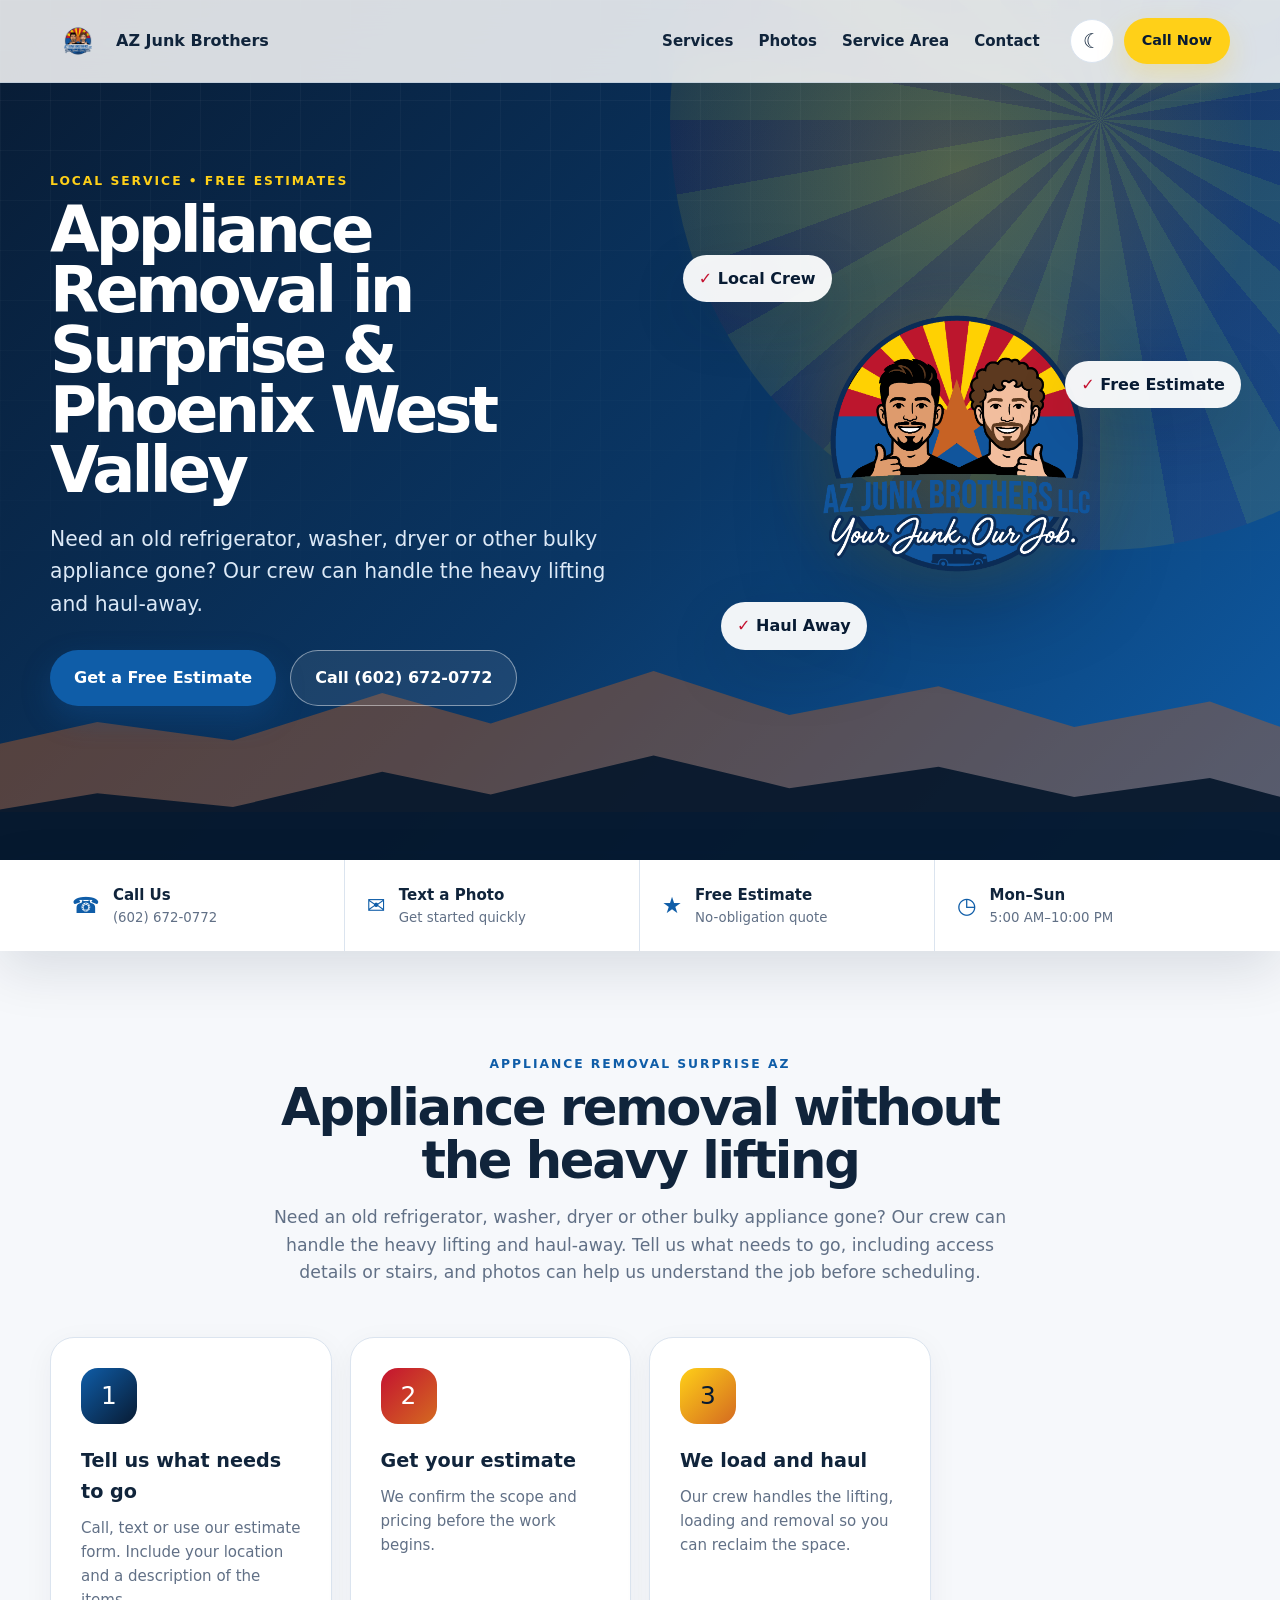
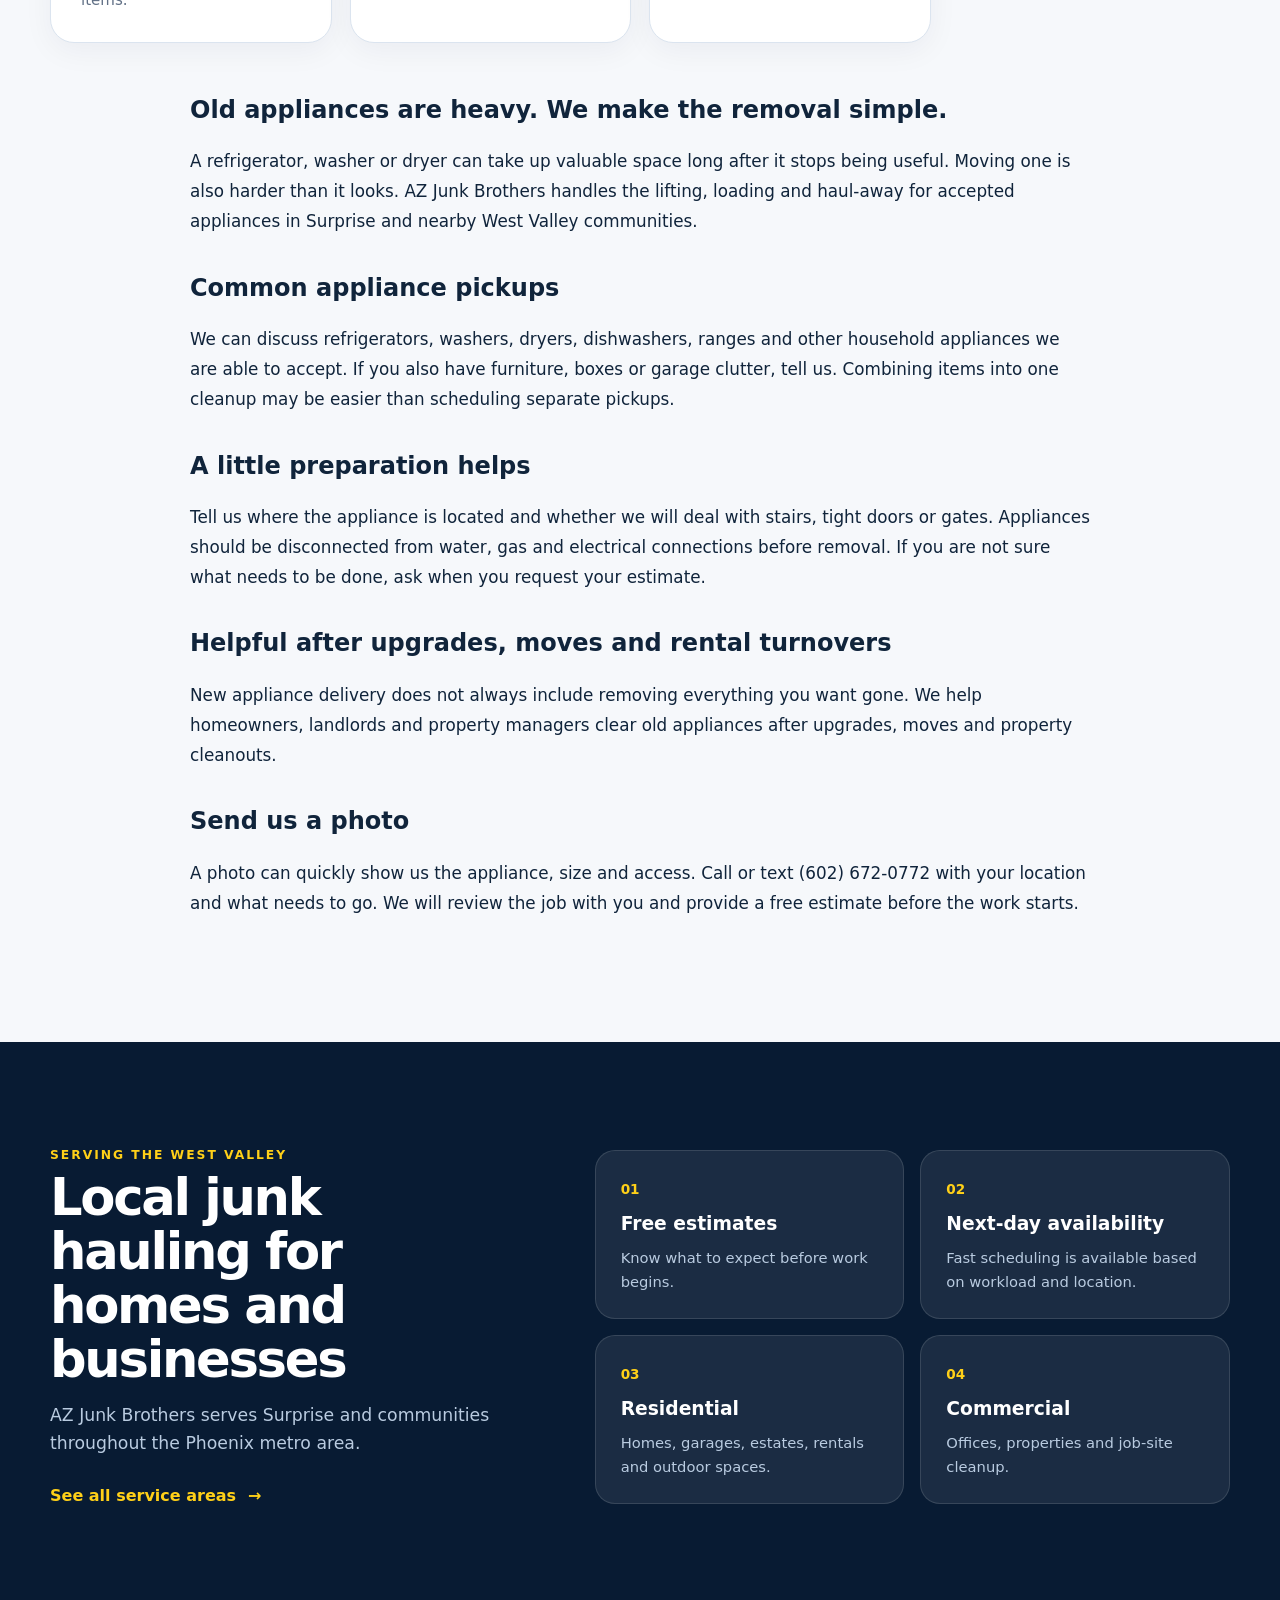
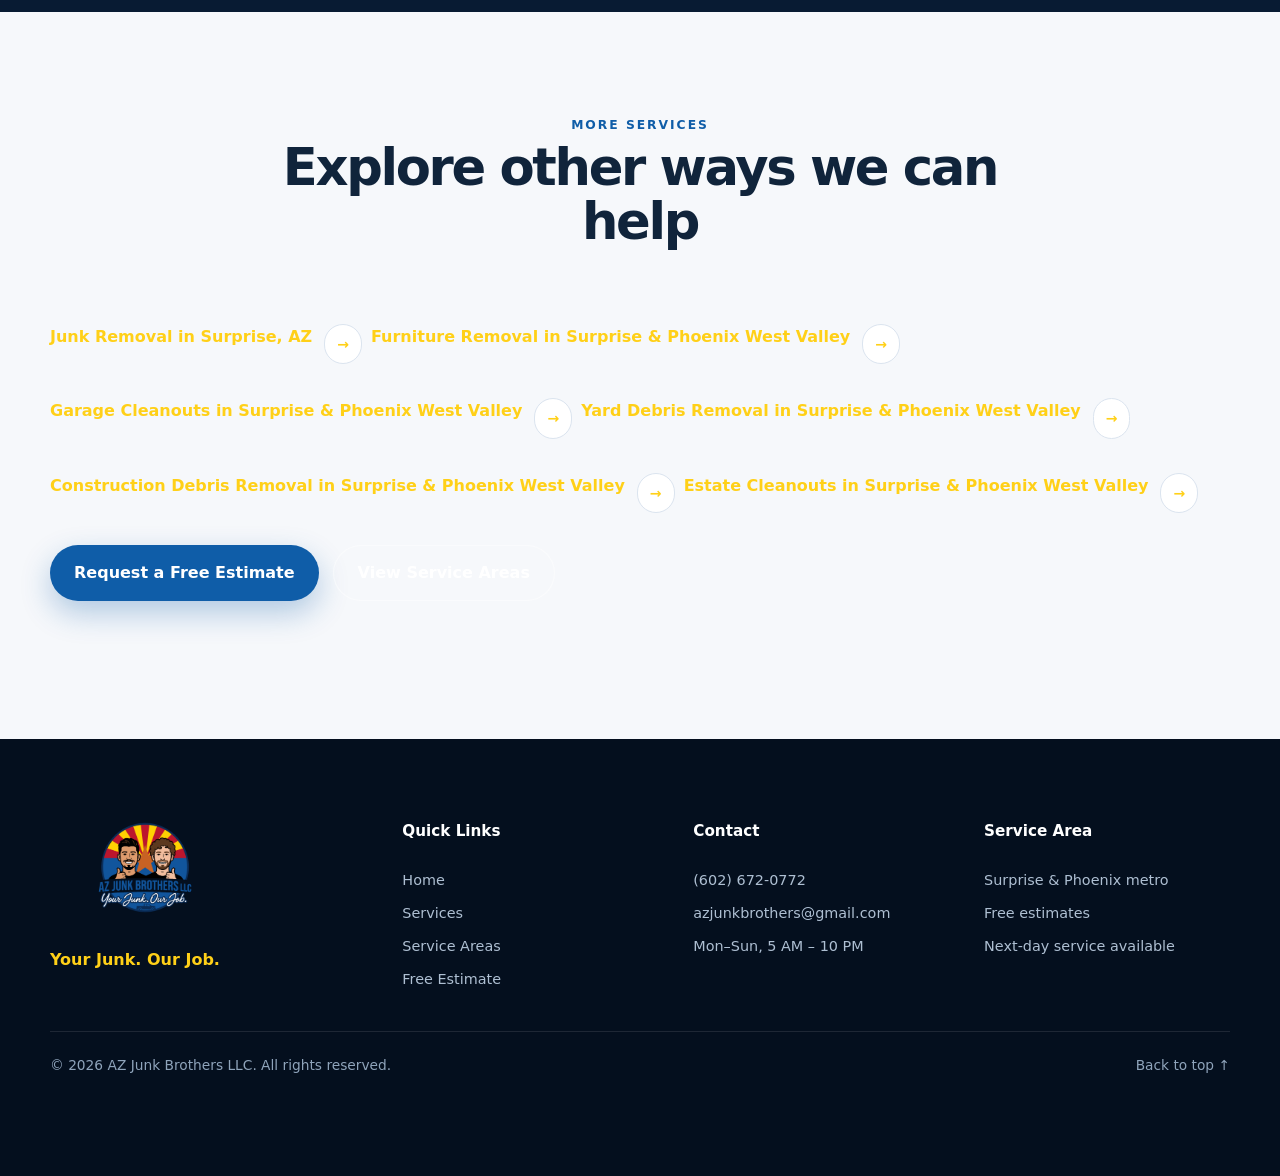
==== appliance-removal.html @ b257290a "updating sites" ====
<!DOCTYPE html>

<html lang="en"><head><meta charset="utf-8"/><meta content="width=device-width,initial-scale=1,viewport-fit=cover" name="viewport"/><meta content="#081b33" name="theme-color"/><title>Appliance Removal in Surprise &amp; Phoenix West Valley | AZ Junk Brothers LLC</title><meta content="Appliance removal in Surprise and the Phoenix West Valley for refrigerators, washers, dryers and other bulky household appliances. Free estimates." name="description"/><meta content="index,follow" name="robots"/><link href="https://junkbrosaz.com/appliance-removal.html" rel="canonical"/><link href="/favicon.ico" rel="icon" sizes="any"/><link href="/favicon-32x32.png" rel="icon" sizes="32x32" type="image/png"/><link href="/favicon-16x16.png" rel="icon" sizes="16x16" type="image/png"/><link href="/apple-touch-icon.png" rel="apple-touch-icon" sizes="180x180"/><link as="image" href="assets/images/az-junk-brothers-logo.png" rel="preload"/><link href="/assets/css/styles.css?v=20260731-3" rel="stylesheet"/><meta content="website" property="og:type"/><meta content="Appliance Removal in Surprise &amp; Phoenix West Valley | AZ Junk Brothers LLC" property="og:title"/><meta content="Appliance removal in Surprise and the Phoenix West Valley for refrigerators, washers, dryers and other bulky household appliances. Free estimates." property="og:description"/><meta content="https://junkbrosaz.com/assets/images/az-junk-brothers-logo.png" property="og:image"/><meta content="https://junkbrosaz.com/appliance-removal.html" property="og:url"/></head><body><div aria-hidden="true" class="progress" id="progress"></div><header class="site-header" id="top"><div class="shell nav-shell"><a aria-label="AZ Junk Brothers home" class="brand" href="index.html#top"><img alt="AZ Junk Brothers LLC logo" src="assets/images/az-junk-brothers-logo.png"/><span>AZ Junk Brothers</span></a><button aria-controls="siteNav" aria-expanded="false" aria-label="Open navigation" class="menu-toggle" id="menuToggle"><span></span><span></span><span></span></button><nav aria-label="Primary navigation" class="site-nav" id="siteNav"><a href="index.html#services">Services</a><a href="index.html#gallery">Photos</a><a href="service-areas.html">Service Area</a><a href="index.html#contact">Contact</a></nav><div class="nav-actions"><button aria-label="Switch color theme" class="theme-toggle" id="themeToggle" type="button"><span aria-hidden="true" class="theme-icon">☾</span></button><a class="button button-small button-gold" href="tel:+16026720772">Call Now</a></div></div></header><main><section class="hero"><div aria-hidden="true" class="hero-sunburst"></div><div aria-hidden="true" class="desert desert-back"></div><div aria-hidden="true" class="desert desert-front"></div><div class="shell hero-grid"><div class="hero-copy reveal"><div class="eyebrow">Local service • Free estimates</div><h1>Appliance Removal in Surprise &amp; Phoenix West Valley</h1><p class="hero-lead">Need an old refrigerator, washer, dryer or other bulky appliance gone? Our crew can handle the heavy lifting and haul-away.</p><div class="hero-actions"><a class="button button-primary" href="index.html#contact">Get a Free Estimate</a><a class="button button-ghost" href="tel:+16026720772">Call (602) 672-0772</a></div></div><div class="hero-visual reveal"><div class="logo-stage"><div class="logo-halo"></div><img alt="AZ Junk Brothers LLC junk removal service" src="assets/images/az-junk-brothers-logo.png"/></div><div class="floating-card card-one"><span>✓</span> Local Crew</div><div class="floating-card card-two"><span>✓</span> Free Estimate</div><div class="floating-card card-three"><span>✓</span> Haul Away</div></div></div></section><section class="quick-strip"><div class="shell quick-grid"><a href="tel:+16026720772"><span>☎</span><div><strong>Call Us</strong><small>(602) 672-0772</small></div></a><a href="sms:+16026720772"><span>✉</span><div><strong>Text a Photo</strong><small>Get started quickly</small></div></a><a href="index.html#contact"><span>★</span><div><strong>Free Estimate</strong><small>No-obligation quote</small></div></a><div><span>◷</span><div><strong>Mon–Sun</strong><small>5:00 AM–10:00 PM</small></div></div></div></section><section class="section"><div class="shell"><div class="section-heading reveal"><div class="eyebrow">appliance removal Surprise AZ</div><h2>Appliance removal without the heavy lifting</h2><p>Need an old refrigerator, washer, dryer or other bulky appliance gone? Our crew can handle the heavy lifting and haul-away. Tell us what needs to go, including access details or stairs, and photos can help us understand the job before scheduling.</p></div><div class="services-grid"><article class="service-card reveal"><div class="service-icon">1</div><h3>Tell us what needs to go</h3><p>Call, text or use our estimate form. Include your location and a description of the items.</p></article><article class="service-card reveal"><div class="service-icon">2</div><h3>Get your estimate</h3><p>We confirm the scope and pricing before the work begins.</p></article><article class="service-card reveal"><div class="service-icon">3</div><h3>We load and haul</h3><p>Our crew handles the lifting, loading and removal so you can reclaim the space.</p></article></div><div class="seo-story reveal" style="max-width:900px;margin:3rem auto 0;"><h2 style="margin-top:2rem;margin-bottom:.75rem;">Old appliances are heavy. We make the removal simple.</h2><p style="font-size:1.05rem;line-height:1.8;margin-bottom:1.25rem;">A refrigerator, washer or dryer can take up valuable space long after it stops being useful. Moving one is also harder than it looks. AZ Junk Brothers handles the lifting, loading and haul-away for accepted appliances in Surprise and nearby West Valley communities.</p><h2 style="margin-top:2rem;margin-bottom:.75rem;">Common appliance pickups</h2><p style="font-size:1.05rem;line-height:1.8;margin-bottom:1.25rem;">We can discuss refrigerators, washers, dryers, dishwashers, ranges and other household appliances we are able to accept. If you also have furniture, boxes or garage clutter, tell us. Combining items into one cleanup may be easier than scheduling separate pickups.</p><h2 style="margin-top:2rem;margin-bottom:.75rem;">A little preparation helps</h2><p style="font-size:1.05rem;line-height:1.8;margin-bottom:1.25rem;">Tell us where the appliance is located and whether we will deal with stairs, tight doors or gates. Appliances should be disconnected from water, gas and electrical connections before removal. If you are not sure what needs to be done, ask when you request your estimate.</p><h2 style="margin-top:2rem;margin-bottom:.75rem;">Helpful after upgrades, moves and rental turnovers</h2><p style="font-size:1.05rem;line-height:1.8;margin-bottom:1.25rem;">New appliance delivery does not always include removing everything you want gone. We help homeowners, landlords and property managers clear old appliances after upgrades, moves and property cleanouts.</p><h2 style="margin-top:2rem;margin-bottom:.75rem;">Send us a photo</h2><p style="font-size:1.05rem;line-height:1.8;margin-bottom:1.25rem;">A photo can quickly show us the appliance, size and access. Call or text (602) 672-0772 with your location and what needs to go. We will review the job with you and provide a free estimate before the work starts.</p></div></div></section><section class="section section-dark why"><div class="shell why-grid"><div class="why-copy reveal"><div class="eyebrow eyebrow-gold">Serving the West Valley</div><h2>Local junk hauling for homes and businesses</h2><p>AZ Junk Brothers serves Surprise and communities throughout the Phoenix metro area.</p><a class="text-link" href="service-areas.html">See all service areas <span>→</span></a></div><div class="benefit-grid"><div class="benefit reveal"><strong>01</strong><h3>Free estimates</h3><p>Know what to expect before work begins.</p></div><div class="benefit reveal"><strong>02</strong><h3>Next-day availability</h3><p>Fast scheduling is available based on workload and location.</p></div><div class="benefit reveal"><strong>03</strong><h3>Residential</h3><p>Homes, garages, estates, rentals and outdoor spaces.</p></div><div class="benefit reveal"><strong>04</strong><h3>Commercial</h3><p>Offices, properties and job-site cleanup.</p></div></div></div></section><section class="section"><div class="shell"><div class="section-heading reveal"><div class="eyebrow">More services</div><h2>Explore other ways we can help</h2></div><div class="city-cloud"><a class="text-link" href="junk-removal-surprise-az.html">Junk Removal in Surprise, AZ <span>→</span></a><a class="text-link" href="furniture-removal.html">Furniture Removal in Surprise &amp; Phoenix West Valley <span>→</span></a><a class="text-link" href="garage-cleanouts.html">Garage Cleanouts in Surprise &amp; Phoenix West Valley <span>→</span></a><a class="text-link" href="yard-debris-removal.html">Yard Debris Removal in Surprise &amp; Phoenix West Valley <span>→</span></a><a class="text-link" href="construction-debris-removal.html">Construction Debris Removal in Surprise &amp; Phoenix West Valley <span>→</span></a><a class="text-link" href="estate-cleanouts.html">Estate Cleanouts in Surprise &amp; Phoenix West Valley <span>→</span></a></div><div class="hero-actions" style="margin-top:2rem"><a class="button button-primary" href="index.html#contact">Request a Free Estimate</a><a class="button button-ghost" href="service-areas.html">View Service Areas</a></div></div></section></main><footer class="site-footer"><div class="shell footer-grid"><div class="footer-brand"><img alt="AZ Junk Brothers LLC" src="assets/images/az-junk-brothers-logo.png"/><p>Your Junk. Our Job.</p></div><div><h3>Quick Links</h3><a href="index.html">Home</a><a href="index.html#services">Services</a><a href="service-areas.html">Service Areas</a><a href="index.html#contact">Free Estimate</a></div><div><h3>Contact</h3><a href="tel:+16026720772">(602) 672-0772</a><a href="mailto:azjunkbrothers@gmail.com">azjunkbrothers@gmail.com</a><span>Mon–Sun, 5 AM – 10 PM</span></div><div><h3>Service Area</h3><span>Surprise &amp; Phoenix metro</span><span>Free estimates</span><span>Next-day service available</span></div></div><div class="shell footer-bottom"><span>© <span id="year"></span> AZ Junk Brothers LLC. All rights reserved.</span><a href="#top">Back to top ↑</a></div></footer><div aria-label="Quick contact" class="mobile-bar"><a href="tel:+16026720772"><span>☎</span>Call</a><a href="sms:+16026720772"><span>✉</span>Text</a><a href="index.html#contact"><span>★</span>Estimate</a></div><script type="application/ld+json">{"@context":"https://schema.org","@type":"Service","name":"Appliance Removal in Surprise & Phoenix West Valley","description":"Appliance removal in Surprise and the Phoenix West Valley for refrigerators, washers, dryers and other bulky household appliances. Free estimates.","url":"https://junkbrosaz.com/appliance-removal.html","provider":{"@type":"LocalBusiness","name":"AZ Junk Brothers LLC","url":"https://junkbrosaz.com/","telephone":"+1-602-672-0772","areaServed":["Surprise","Peoria","Phoenix","Glendale","Goodyear","Sun City","Sun City West","Buckeye","Avondale","El Mirage","Litchfield Park"]},"serviceType":"Appliance junk removal"}</script><script src="assets/js/script.js?v=20260801-1"></script></body></html>
---- assets/css/styles.css ----
:root{
  --navy:#081b33;--navy-2:#0d294b;--blue:#0f5da8;--blue-2:#2f7ab8;--red:#c41230;
  --gold:#ffd018;--orange:#d46a20;--paper:#f6f8fb;--white:#fff;--ink:#10243b;--muted:#617086;
  --card:#fff;--line:#dbe4ef;--shadow:0 22px 60px rgba(6,25,48,.14);--radius:24px;--radius-sm:15px;
  --header:82px;--max:1180px;
}
html[data-theme="dark"]{
  --paper:#07182e;--white:#0b203b;--ink:#f7fbff;--muted:#bdc9d8;--card:#0d294b;--line:#254563;
  --shadow:0 22px 60px rgba(0,0,0,.32);
}
*{box-sizing:border-box}
html{scroll-behavior:smooth;scroll-padding-top:96px}
body{margin:0;background:var(--paper);color:var(--ink);font-family:Inter,ui-sans-serif,system-ui,-apple-system,BlinkMacSystemFont,"Segoe UI",sans-serif;line-height:1.6}
body.nav-open{overflow:hidden}
img{max-width:100%;display:block}
a{color:inherit;text-decoration:none}
button,input,select,textarea{font:inherit}
button{cursor:pointer}
.shell{width:min(calc(100% - 40px),var(--max));margin-inline:auto}
.section{padding:104px 0}
.section-heading{max-width:760px;text-align:center;margin:0 auto 50px}
.section-heading h2,.why h2,.video-copy h2,.area-copy h2,.contact-copy h2{font-size:clamp(2rem,4vw,3.6rem);line-height:1.05;letter-spacing:-.045em;margin:.35rem 0 1rem}
.section-heading p,.hero-lead,.why-copy>p,.video-copy>p,.area-copy>p,.contact-copy>p{font-size:1.08rem;color:var(--muted);margin:0}
.eyebrow{text-transform:uppercase;letter-spacing:.16em;font-size:.77rem;font-weight:900;color:var(--blue)}
.eyebrow-gold{color:var(--gold)}
.progress{position:fixed;inset:0 auto auto 0;width:0;height:3px;background:linear-gradient(90deg,var(--gold),var(--red));z-index:1000}
.site-header{position:fixed;z-index:900;inset:0 0 auto;background:rgba(255,255,255,.84);backdrop-filter:blur(18px);border-bottom:1px solid rgba(15,93,168,.1);transition:.25s}
html[data-theme="dark"] .site-header{background:rgba(7,24,46,.86);border-color:rgba(255,255,255,.08)}
.site-header.scrolled{box-shadow:0 14px 30px rgba(6,25,48,.12)}
.nav-shell{height:var(--header);display:flex;align-items:center;gap:30px}
.brand{display:flex;align-items:center;gap:10px;font-weight:900;white-space:nowrap}
.brand img{width:56px;height:56px;object-fit:contain}
.brand span{font-size:1rem}
.site-nav{display:flex;gap:25px;margin-left:auto}
.site-nav a{font-weight:750;font-size:.94rem;position:relative}
.site-nav a:after{content:"";position:absolute;left:0;right:100%;bottom:-7px;height:2px;background:var(--gold);transition:.2s}
.site-nav a:hover:after{right:0}
.nav-actions{display:flex;align-items:center;gap:10px}
.theme-toggle{width:44px;height:44px;border-radius:50%;border:1px solid var(--line);background:var(--card);color:var(--ink);font-size:1.25rem}
.menu-toggle{display:none;border:0;background:none;padding:8px}
.menu-toggle span{display:block;width:26px;height:2px;background:var(--ink);margin:5px 0}
.button{display:inline-flex;align-items:center;justify-content:center;gap:8px;border:0;border-radius:999px;padding:14px 24px;font-weight:900;transition:transform .2s,box-shadow .2s,background .2s}
.button:hover{transform:translateY(-2px)}
.button-primary{background:var(--blue);color:#fff;box-shadow:0 12px 30px rgba(15,93,168,.3)}
.button-gold{background:var(--gold);color:var(--navy);box-shadow:0 12px 28px rgba(255,208,24,.25)}
.button-ghost{border:1px solid rgba(255,255,255,.45);color:#fff;background:rgba(255,255,255,.08)}
.button-small{padding:11px 18px;font-size:.9rem}
.button-full{width:100%}
.hero{min-height:860px;padding:calc(var(--header) + 65px) 0 90px;position:relative;overflow:hidden;background:
 radial-gradient(circle at 75% 20%,rgba(255,208,24,.22),transparent 25%),
 linear-gradient(135deg,#081b33 0%,#0a3766 55%,#0f5da8 100%);color:#fff}
.hero:before{content:"";position:absolute;inset:0;background-image:linear-gradient(rgba(255,255,255,.04) 1px,transparent 1px),linear-gradient(90deg,rgba(255,255,255,.04) 1px,transparent 1px);background-size:50px 50px;mask-image:linear-gradient(to bottom,#000,transparent 80%)}
.hero-grid{display:grid;grid-template-columns:1.04fr .96fr;gap:40px;align-items:center;position:relative;z-index:3}
.hero-copy{padding-top:25px}
.hero .eyebrow{color:var(--gold)}
.hero h1{font-size:clamp(2.4rem,5vw,4.5rem);line-height:.94;letter-spacing:-.06em;margin:.5rem 0 1.4rem;max-width:780px}
.hero h1 span{color:var(--gold)}
.hero-lead{color:#dce9f7;max-width:670px;font-size:clamp(1.05rem,2vw,1.27rem)}
.hero-actions{display:flex;gap:14px;flex-wrap:wrap;margin:30px 0 34px}
.trust-row{display:grid;grid-template-columns:repeat(3,1fr);max-width:610px;border-top:1px solid rgba(255,255,255,.18);padding-top:24px}
.trust-row div{display:flex;flex-direction:column}
.trust-row strong{font-size:1.2rem;color:#fff}
.trust-row span{color:#afc4dc;font-size:.88rem}
.hero-visual{position:relative;min-height:590px;display:grid;place-items:center}
.logo-stage{position:relative;width:min(100%,570px);animation:float 5s ease-in-out infinite}
.logo-stage img{position:relative;z-index:2;filter:drop-shadow(0 28px 45px rgba(0,0,0,.28))}
.logo-halo{position:absolute;inset:10%;border-radius:50%;background:radial-gradient(circle,var(--gold),transparent 68%);opacity:.3;filter:blur(18px)}
.floating-card{position:absolute;z-index:4;background:rgba(255,255,255,.94);color:var(--navy);font-weight:900;border-radius:999px;padding:11px 16px;box-shadow:var(--shadow);animation:float 4s ease-in-out infinite}
.floating-card span{color:var(--red)}
.card-one{left:0;top:18%}.card-two{right:-2%;top:36%;animation-delay:-1.5s}.card-three{left:7%;bottom:15%;animation-delay:-2.5s}
.hero-sunburst{position:absolute;right:-250px;top:-310px;width:860px;height:860px;border-radius:50%;background:repeating-conic-gradient(from -10deg,rgba(255,208,24,.18) 0deg 10deg,rgba(196,18,48,.12) 10deg 20deg);opacity:.55}
.desert{position:absolute;left:-3%;right:-3%;bottom:0;height:170px;clip-path:polygon(0 65%,10% 47%,20% 58%,31% 30%,39% 48%,51% 17%,61% 43%,72% 26%,82% 50%,92% 35%,100% 58%,100% 100%,0 100%)}
.desert-back{background:#b85e27;opacity:.43;bottom:48px}
.desert-front{background:#06172c;opacity:.92;height:126px}
.road{position:absolute;left:0;right:0;bottom:0;height:82px;background:#040e1b;z-index:2;overflow:hidden}
.road:after{content:"";position:absolute;left:0;right:0;top:43px;border-top:3px dashed rgba(255,255,255,.42)}
.truck-rig{position:absolute;left:-210px;bottom:5px;width:min(180px,14.5vw);z-index:3;animation:driveRig 18s linear infinite;will-change:left}
.truck-bounce{position:relative;z-index:2;transform-origin:62% 100%}
.truck-image{display:block;width:100%;height:auto;user-select:none;pointer-events:none;filter:drop-shadow(0 4px 3px rgba(0,0,0,.42))}
.spinning-wheel{position:absolute;z-index:4;height:auto;user-select:none;pointer-events:none;animation:wheelSpin .72s linear infinite;transform-origin:50% 50%;will-change:transform}

.truck-rear-wheel{left:47.24%;top:58.87%;width:8.29%}
.truck-front-wheel{left:85.90%;top:58.87%;width:8.29%}
.truck-dust{position:absolute;z-index:1;left:2%;bottom:5%;width:24px;height:14px;border-radius:50%;background:rgba(205,169,116,.52);filter:blur(3px);animation:dustPulse 1s ease-out infinite;will-change:opacity,transform}
.dust-two{left:-1%;bottom:9%;width:17px;height:11px;animation-delay:-.35s}
.dust-three{left:5%;bottom:1%;width:13px;height:8px;animation-delay:-.7s}
.scroll-cue{position:absolute;z-index:5;bottom:72px;left:50%;width:28px;height:45px;border:2px solid rgba(255,255,255,.4);border-radius:20px}
.scroll-cue span{position:absolute;width:4px;height:8px;border-radius:99px;background:#fff;left:10px;top:8px;animation:scroll 1.8s infinite}
.quick-strip{background:var(--card);box-shadow:0 18px 55px rgba(6,25,48,.12);position:relative;z-index:10}
.quick-grid{display:grid;grid-template-columns:repeat(4,1fr)}
.quick-grid>a,.quick-grid>div{display:flex;align-items:center;gap:13px;padding:23px 22px;border-right:1px solid var(--line)}
.quick-grid>:last-child{border-right:0}
.quick-grid span{font-size:1.4rem;color:var(--blue)}
.quick-grid div div,.quick-grid a div{display:flex;flex-direction:column}
.quick-grid strong{font-size:.94rem}.quick-grid small{color:var(--muted)}
.services-grid{display:grid;grid-template-columns:repeat(4,1fr);gap:18px}
.service-card{background:var(--card);border:1px solid var(--line);border-radius:var(--radius);padding:30px;min-height:245px;box-shadow:0 8px 30px rgba(8,27,51,.05);transition:.25s}
.service-card:hover{transform:translateY(-7px);box-shadow:var(--shadow);border-color:rgba(15,93,168,.32)}
.service-icon{width:56px;height:56px;border-radius:17px;display:grid;place-items:center;background:linear-gradient(135deg,var(--blue),var(--navy));color:#fff;font-size:1.55rem;margin-bottom:22px}
.service-card:nth-child(3n+2) .service-icon{background:linear-gradient(135deg,var(--red),var(--orange))}
.service-card:nth-child(3n) .service-icon{background:linear-gradient(135deg,var(--gold),var(--orange));color:var(--navy)}
.service-card h3{font-size:1.2rem;margin:0 0 8px}.service-card p{color:var(--muted);margin:0;font-size:.94rem}
.all-services{margin-top:26px;background:var(--card);border:1px solid var(--line);border-radius:var(--radius-sm);overflow:hidden}
.all-services summary{padding:18px 22px;font-weight:900;cursor:pointer}
.service-list{display:grid;grid-template-columns:repeat(4,1fr);gap:10px;padding:0 22px 22px}
.service-list span{background:var(--paper);padding:10px 12px;border-radius:10px;color:var(--muted);font-size:.9rem}
.section-dark{background:var(--navy);color:#fff}
.why-grid{display:grid;grid-template-columns:.85fr 1.15fr;gap:75px;align-items:center}
.why-copy>p{color:#b9cbe0}.text-link{display:inline-flex;gap:12px;color:var(--gold);font-weight:900;margin-top:25px}.text-link span{transition:.2s}.text-link:hover span{transform:translateX(6px)}
.benefit-grid{display:grid;grid-template-columns:repeat(2,1fr);gap:16px}
.benefit{background:rgba(255,255,255,.08);border:1px solid rgba(255,255,255,.12);border-radius:20px;padding:25px}
.benefit strong{color:var(--gold);font-size:.85rem}.benefit h3{margin:.45rem 0}.benefit p{margin:0;color:#b9cbe0;font-size:.92rem}
.process-grid{display:grid;grid-template-columns:repeat(3,1fr);gap:22px;position:relative}
.process-grid:before{content:"";position:absolute;left:16%;right:16%;top:34px;border-top:2px dashed var(--line)}
.process-step{text-align:center;position:relative}
.process-step>span{width:68px;height:68px;border-radius:50%;display:grid;place-items:center;margin:0 auto 22px;background:var(--blue);color:#fff;font-size:1.3rem;font-weight:900;box-shadow:0 0 0 10px var(--paper)}
.process-step h3{margin:0 0 8px}.process-step p{color:var(--muted);margin:0}
.gallery-section{background:linear-gradient(180deg,var(--paper),var(--card))}
.split-heading{max-width:none;text-align:left;display:grid;grid-template-columns:1fr .7fr;gap:50px;align-items:end}.split-heading p{padding-bottom:10px}
.gallery-grid{display:grid;grid-template-columns:repeat(3,1fr);grid-auto-rows:285px;gap:16px}
.gallery-item{position:relative;border:0;padding:0;border-radius:20px;overflow:hidden;background:var(--navy);box-shadow:var(--shadow)}
.gallery-item.wide{grid-column:span 2}
.gallery-item img{width:100%;height:100%;object-fit:cover;transition:.4s}
.gallery-item span{position:absolute;left:18px;bottom:16px;background:rgba(8,27,51,.88);color:#fff;padding:8px 12px;border-radius:999px;font-weight:900;font-size:.88rem}
.gallery-item:hover img{transform:scale(1.045)}
.video-grid{display:grid;grid-template-columns:.85fr 1.15fr;gap:60px;align-items:center}
.check-list{list-style:none;padding:0;margin:24px 0 0}.check-list li{margin:10px 0;padding-left:28px;position:relative}.check-list li:before{content:"✓";position:absolute;left:0;color:var(--blue);font-weight:900}
.video-placeholder{min-height:430px;border-radius:28px;background:
linear-gradient(135deg,rgba(8,27,51,.9),rgba(15,93,168,.7)),
url("../images/gallery-3.svg") center/cover;display:flex;flex-direction:column;justify-content:center;align-items:center;color:#fff;text-align:center;box-shadow:var(--shadow);padding:30px}
.play-button{width:86px;height:86px;border-radius:50%;display:grid;place-items:center;background:var(--gold);color:var(--navy);font-size:1.8rem;padding-left:5px;margin-bottom:20px;box-shadow:0 0 0 12px rgba(255,255,255,.14)}
.video-placeholder strong{font-size:1.3rem}.video-placeholder small{color:#d8e6f4;margin-top:5px}
.reviews{background:var(--card)}
.review-grid{display:grid;grid-template-columns:repeat(3,1fr);gap:20px}
.review{margin:0;border:1px solid var(--line);border-radius:var(--radius);padding:28px;background:var(--paper)}
.stars{color:#f4b400;letter-spacing:.12em}.review p{font-size:1.05rem}.review footer{color:var(--muted);font-size:.9rem}
.area-grid{display:grid;grid-template-columns:.9fr 1.1fr;gap:80px;align-items:center}
.area-map{min-height:470px;display:grid;place-items:center}
.state-shape{width:340px;height:410px;clip-path:polygon(10% 0,75% 0,76% 12%,82% 20%,84% 30%,93% 42%,91% 55%,100% 65%,98% 79%,87% 79%,83% 100%,20% 96%,10% 70%,0 61%,7% 42%);background:linear-gradient(145deg,var(--blue),var(--navy));position:relative;display:grid;place-items:center;filter:drop-shadow(0 28px 30px rgba(8,27,51,.25))}
.state-shape strong{font-size:8rem;color:rgba(255,255,255,.13)}
.pin{position:absolute;width:20px;height:20px;border-radius:50% 50% 50% 0;background:var(--gold);transform:rotate(-45deg);box-shadow:0 0 0 8px rgba(255,208,24,.2)}
.pin-one{left:42%;top:58%}.pin-two{left:58%;top:48%}.pin-three{left:32%;top:42%}
.city-cloud{display:flex;flex-wrap:wrap;gap:9px;margin-top:25px}.city-cloud span{border:1px solid var(--line);background:var(--card);padding:8px 12px;border-radius:999px;font-weight:750;font-size:.88rem}
.area-note{font-size:.9rem!important;margin-top:18px!important}
.faq-list{max-width:900px;margin:auto;display:grid;gap:12px}
.faq{background:var(--card);border:1px solid var(--line);border-radius:15px;padding:0 20px}
.faq summary{padding:18px 32px 18px 0;font-weight:900;cursor:pointer;position:relative}.faq summary:after{content:"+";position:absolute;right:4px;font-size:1.4rem;color:var(--blue)}.faq[open] summary:after{content:"–"}
.faq p{color:var(--muted);margin:0;padding:0 30px 18px 0}
.contact-section{background:linear-gradient(135deg,var(--navy),#0b447d);color:#fff}
.contact-grid{display:grid;grid-template-columns:.85fr 1.15fr;gap:60px;align-items:start}
.contact-copy>p{color:#c8d8e9}
.contact-cards{display:grid;gap:12px;margin-top:30px}
.contact-cards>a,.contact-cards>div{display:flex;align-items:center;gap:14px;padding:16px;border:1px solid rgba(255,255,255,.14);border-radius:15px;background:rgba(255,255,255,.07)}
.contact-cards span{font-size:1.3rem;color:var(--gold)}.contact-cards div div{display:flex;flex-direction:column}.contact-cards small{color:#b9cbe0}.contact-cards strong{font-size:.95rem;word-break:break-word}
.estimate-form{background:var(--card);color:var(--ink);border-radius:28px;padding:32px;box-shadow:0 25px 70px rgba(0,0,0,.28)}
.form-row{display:grid;grid-template-columns:repeat(2,1fr);gap:15px}
.estimate-form label{display:grid;gap:7px;font-weight:800;font-size:.88rem;margin-bottom:15px}
.estimate-form input,.estimate-form select,.estimate-form textarea{width:100%;border:1px solid var(--line);background:var(--paper);color:var(--ink);border-radius:12px;padding:13px 14px;outline:none}
.estimate-form input:focus,.estimate-form select:focus,.estimate-form textarea:focus{border-color:var(--blue);box-shadow:0 0 0 3px rgba(15,93,168,.15)}
.consent{grid-template-columns:auto 1fr!important;align-items:start;font-weight:500!important}.consent input{width:auto;margin-top:5px}.form-note{font-size:.75rem;color:var(--muted);margin:14px 0 0}.form-note code{background:var(--paper);padding:2px 5px;border-radius:5px}
.site-footer{background:#040f1e;color:#d8e6f4;padding:65px 0 100px}
.footer-grid{display:grid;grid-template-columns:1.25fr repeat(3,1fr);gap:45px}
.footer-brand img{width:190px}.footer-brand p{font-weight:900;color:var(--gold)}
.footer-grid h3{font-size:.95rem;color:#fff}.footer-grid>div:not(:first-child){display:flex;flex-direction:column;gap:10px}.footer-grid a,.footer-grid span{font-size:.9rem;color:#aebfd2}
.footer-bottom{margin-top:40px;padding-top:22px;border-top:1px solid rgba(255,255,255,.1);display:flex;justify-content:space-between;font-size:.86rem;color:#8fa4bb}
.mobile-bar{display:none}
.lightbox{border:0;padding:0;background:rgba(4,15,30,.96);width:100vw;max-width:none;height:100vh;max-height:none}
.lightbox::backdrop{background:rgba(0,0,0,.82)}.lightbox img{max-width:min(1100px,90vw);max-height:78vh;margin:7vh auto 0;border-radius:18px}.lightbox p{color:#fff;text-align:center;font-weight:900}.lightbox-close{position:fixed;right:24px;top:18px;border:0;background:#fff;color:#081b33;width:46px;height:46px;border-radius:50%;font-size:1.8rem}
.reveal{opacity:0;transform:translateY(26px);transition:opacity .7s ease,transform .7s ease}.reveal.visible{opacity:1;transform:none}
@keyframes float{50%{transform:translateY(-12px)}}@keyframes driveRig{to{left:calc(100% + 30px)}}@keyframes wheelSpin{to{transform:rotate(360deg)}}@keyframes dustPulse{0%{opacity:0;transform:translate(25px,0) scale(.45)}35%{opacity:.55}100%{opacity:0;transform:translate(-55px,-10px) scale(1.7)}}@keyframes scroll{0%{opacity:0;transform:translateY(0)}40%{opacity:1}100%{opacity:0;transform:translateY(16px)}}
@media(max-width:980px){
  .site-nav{position:fixed;inset:var(--header) 0 auto;background:var(--card);padding:24px;display:none;flex-direction:column;border-bottom:1px solid var(--line);box-shadow:var(--shadow)}
  .site-nav.open{display:flex}.menu-toggle{display:block;margin-left:auto}.nav-actions .button{display:none}
  .hero-grid,.why-grid,.video-grid,.area-grid,.contact-grid{grid-template-columns:1fr}.hero{min-height:auto}.hero-copy{text-align:center}.hero-lead,.trust-row{margin-inline:auto}.hero-actions{justify-content:center}
  .hero-visual{min-height:490px}.services-grid{grid-template-columns:repeat(2,1fr)}.quick-grid{grid-template-columns:repeat(2,1fr)}
  .quick-grid>:nth-child(2){border-right:0}.service-list{grid-template-columns:repeat(2,1fr)}
  .why-grid,.video-grid,.area-grid,.contact-grid{gap:45px}.split-heading{grid-template-columns:1fr;gap:10px}.gallery-grid{grid-template-columns:repeat(2,1fr)}.gallery-item.wide{grid-column:span 1}
  .review-grid{grid-template-columns:1fr}.footer-grid{grid-template-columns:repeat(2,1fr)}
}
@media(max-width:640px){
  :root{--header:72px}.shell{width:min(calc(100% - 28px),var(--max))}.section{padding:74px 0}.brand img{width:48px;height:48px}.brand span{display:none}
  .hero{padding-top:calc(var(--header) + 45px);padding-bottom:70px}.hero h1{font-size:clamp(2.2rem,11vw,3.5rem)}.hero-visual{min-height:390px}.truck-rig{width:130px;left:-150px;bottom:7px}
  .floating-card{font-size:.75rem;padding:8px 10px}.card-one{left:0}.card-two{right:0}.card-three{bottom:11%}
  .trust-row{grid-template-columns:1fr;gap:12px;border-top:0}.trust-row div{background:rgba(255,255,255,.07);border:1px solid rgba(255,255,255,.1);border-radius:12px;padding:10px}
  .scroll-cue{display:none}.quick-grid{grid-template-columns:1fr 1fr}.quick-grid>a,.quick-grid>div{padding:16px 10px;gap:8px}.quick-grid small{font-size:.72rem}
  .services-grid,.benefit-grid,.process-grid,.gallery-grid,.service-list,.footer-grid{grid-template-columns:1fr}.process-grid:before{display:none}
  .gallery-grid{grid-auto-rows:240px}.form-row{grid-template-columns:1fr}.estimate-form{padding:22px}.state-shape{transform:scale(.82)}
  .footer-bottom{flex-direction:column;gap:8px}.site-footer{padding-bottom:100px}
  .mobile-bar{position:fixed;z-index:850;left:0;right:0;bottom:0;height:66px;background:rgba(4,15,30,.96);display:grid;grid-template-columns:repeat(3,1fr);border-top:1px solid rgba(255,255,255,.12);padding-bottom:env(safe-area-inset-bottom)}
  .mobile-bar a{display:flex;flex-direction:column;align-items:center;justify-content:center;color:#fff;font-size:.76rem;font-weight:900}.mobile-bar span{color:var(--gold);font-size:1.1rem}
}
@media(prefers-reduced-motion:reduce){*{scroll-behavior:auto!important;animation:none!important;transition:none!important}.reveal{opacity:1;transform:none}}


/* Live service galleries */
.service-gallery-grid{display:grid;grid-template-columns:repeat(4,1fr);gap:18px}
.service-gallery-card{position:relative;min-height:245px;padding:0;border:0;border-radius:20px;overflow:hidden;background:var(--navy);box-shadow:0 12px 34px rgba(8,27,51,.12);text-align:left;transition:transform .25s,box-shadow .25s}
.service-gallery-card:hover{transform:translateY(-6px);box-shadow:var(--shadow)}
.service-gallery-card img{width:100%;height:100%;min-height:245px;object-fit:cover;transition:transform .4s}
.service-gallery-card:hover img{transform:scale(1.055)}
.gallery-card-overlay{position:absolute;inset:auto 0 0;padding:54px 18px 18px;background:linear-gradient(transparent,rgba(4,15,30,.95));color:#fff;display:flex;flex-direction:column}
.gallery-card-overlay strong{font-size:1.05rem}.gallery-card-overlay small{color:#d6e4f3;font-weight:750}
.photo-count{position:absolute;top:13px;right:13px;background:rgba(255,255,255,.94);color:var(--navy);border-radius:999px;padding:6px 10px;font-size:.74rem;font-weight:900}
body.gallery-open{overflow:hidden}
.gallery-dialog{width:100vw;max-width:none;height:100vh;max-height:none;border:0;padding:0;background:rgba(2,10,20,.86);backdrop-filter:blur(12px)}
.gallery-dialog::backdrop{background:rgba(0,0,0,.72)}
.gallery-dialog-shell{width:min(1180px,calc(100% - 34px));height:min(900px,calc(100vh - 34px));margin:17px auto;background:var(--card);color:var(--ink);border-radius:26px;overflow:hidden;display:grid;grid-template-rows:auto 1fr auto;box-shadow:0 35px 100px rgba(0,0,0,.5)}
.gallery-dialog-header{display:flex;align-items:center;justify-content:space-between;padding:18px 22px;border-bottom:1px solid var(--line)}
.gallery-dialog-header h2{margin:2px 0 0;font-size:clamp(1.35rem,3vw,2rem);line-height:1}.dialog-eyebrow{color:var(--blue);font-size:.7rem;letter-spacing:.14em;text-transform:uppercase;font-weight:900}
.gallery-dialog-close{width:44px;height:44px;border:0;border-radius:50%;background:var(--paper);color:var(--ink);font-size:1.8rem;line-height:1}
.gallery-viewer{min-height:0;display:grid;grid-template-columns:64px 1fr 64px;align-items:center;background:#020b16;padding:14px}
.gallery-viewer figure{height:100%;min-height:0;margin:0;display:grid;grid-template-rows:1fr auto;place-items:center}
.gallery-viewer figure>img{max-width:100%;max-height:calc(100vh - 255px);width:auto;height:auto;object-fit:contain;border-radius:12px}
.gallery-viewer figcaption{width:100%;padding:10px 8px 0;color:#fff;display:flex;justify-content:space-between;font-size:.84rem}
.gallery-arrow{width:48px;height:48px;border:1px solid rgba(255,255,255,.2);border-radius:50%;background:rgba(255,255,255,.1);color:#fff;font-size:2rem;display:grid;place-items:center}
.gallery-arrow:hover{background:var(--gold);color:var(--navy)}
.gallery-thumbnails{display:flex;gap:10px;overflow-x:auto;padding:14px 18px;background:var(--card);border-top:1px solid var(--line)}
.gallery-thumbnails button{flex:0 0 104px;height:72px;padding:3px;border:2px solid transparent;border-radius:10px;background:var(--paper);overflow:hidden}
.gallery-thumbnails button.active{border-color:var(--gold)}
.gallery-thumbnails img{width:100%;height:100%;object-fit:cover;border-radius:6px}
@media(max-width:980px){.service-gallery-grid{grid-template-columns:repeat(3,1fr)}}
@media(max-width:700px){.service-gallery-grid{grid-template-columns:repeat(2,1fr)}.service-gallery-card,.service-gallery-card img{min-height:205px}.gallery-dialog-shell{width:100%;height:100%;margin:0;border-radius:0}.gallery-viewer{grid-template-columns:42px 1fr 42px;padding:8px}.gallery-arrow{width:36px;height:36px;font-size:1.5rem}.gallery-viewer figure>img{max-height:calc(100vh - 235px)}.gallery-thumbnails button{flex-basis:82px;height:60px}}
@media(max-width:430px){.service-gallery-grid{grid-template-columns:1fr}.service-gallery-card,.service-gallery-card img{min-height:230px}}

/* Premium automatic service gallery */
.gallery-section{background:linear-gradient(180deg,#f7f9fc 0%,#fff 100%);position:relative;overflow:hidden}
.gallery-section:before{content:"";position:absolute;width:420px;height:420px;border-radius:50%;background:radial-gradient(circle,rgba(214,166,55,.12),transparent 68%);right:-160px;top:-180px;pointer-events:none}
.gallery-heading{max-width:780px;margin:0 auto 36px;text-align:center;position:relative}
.gallery-heading h2{margin:.45rem 0 .75rem;font-size:clamp(2.15rem,5vw,3.65rem);line-height:1.02;color:var(--navy)}
.gallery-heading p{max-width:650px;margin:0 auto;color:var(--muted);font-size:1.04rem}
/* Services gallery carousel */
.gallery-carousel{
  position:relative;
  display:grid;
  grid-template-columns:52px minmax(0,1fr) 52px;
  align-items:center;
  gap:16px;
  width:100%;
  margin:40px auto 18px;
}
.gallery-category-grid{
  display:grid;
  grid-auto-flow:column;
  grid-auto-columns:calc((100% - 48px)/3);
  gap:24px;
  width:100%;
  overflow-x:auto;
  overscroll-behavior-inline:contain;
  scroll-snap-type:inline mandatory;
  scroll-behavior:smooth;
  padding:12px 4px 28px;
  scrollbar-width:none;
}
.gallery-category-grid::-webkit-scrollbar{display:none}
.gallery-category-card{
  width:100%;
  min-width:0;
  max-width:none;
  scroll-snap-align:start;
  border:1px solid rgba(13,37,67,.09);
  border-radius:22px;
  overflow:hidden;
  background:#fff;
  box-shadow:0 12px 38px rgba(15,36,63,.09);
  transition:transform .25s ease,box-shadow .25s ease;
}
.gallery-category-card:hover{
  transform:translateY(-7px);
  box-shadow:0 22px 55px rgba(15,36,63,.18);
}
.gallery-category-media{
  display:block;
  position:relative;
  height:230px;
  overflow:hidden;
  background:#0d2543;
}
.gallery-category-media img{
  width:100%;
  height:100%;
  object-fit:cover;
  transition:transform .4s ease;
}
.gallery-category-card:hover .gallery-category-media img{transform:scale(1.05)}
.gallery-category-copy{
  display:grid;
  grid-template-columns:auto 1fr auto;
  align-items:center;
  gap:12px;
  padding:18px;
  text-align:left;
}
.gallery-carousel-arrow{
  width:48px;
  height:48px;
  display:grid;
  place-items:center;
  padding:0 0 4px;
  border:1px solid rgba(13,37,67,.12);
  border-radius:50%;
  background:#fff;
  color:var(--navy);
  font-size:2rem;
  line-height:1;
  box-shadow:0 10px 30px rgba(15,36,63,.12);
  transition:transform .2s ease,background .2s ease,opacity .2s ease;
}
.gallery-carousel-arrow:hover:not(:disabled){transform:scale(1.06);background:var(--gold)}
.gallery-carousel-arrow:disabled{opacity:.3;cursor:default;transform:none}
.gallery-carousel-dots{
  display:flex;
  justify-content:center;
  flex-wrap:wrap;
  gap:8px;
  min-height:12px;
  margin-bottom:8px;
}
.gallery-carousel-dot{
  width:9px;
  height:9px;
  padding:0;
  border:0;
  border-radius:50%;
  background:#b7c1cc;
  transition:width .2s ease,background .2s ease;
}
.gallery-carousel-dot.active{width:26px;border-radius:999px;background:var(--gold)}
.gallery-carousel-dot:focus-visible,.gallery-carousel-arrow:focus-visible{outline:3px solid rgba(15,93,168,.35);outline-offset:3px}
[data-theme="dark"] .gallery-carousel-arrow{background:#112a44;color:#fff;border-color:rgba(255,255,255,.1)}
@media(max-width:950px){
  .gallery-category-grid{grid-auto-columns:calc((100% - 24px)/2)}
}
@media(max-width:680px){
  .gallery-carousel{grid-template-columns:1fr;gap:0}
  .gallery-category-grid{grid-auto-columns:86%;padding-inline:7%}
  .gallery-carousel-arrow{display:none}
  .gallery-category-media{height:220px}
}
.gallery-loading-card{grid-column:1/-1;padding:34px;border:1px dashed rgba(13,37,67,.2);border-radius:18px;text-align:center;background:#fff;color:#657587}
.gallery-trust-strip{margin-top:30px;padding:18px 24px;border-radius:18px;background:#0d2a4c;color:#fff;display:grid;grid-template-columns:repeat(4,1fr);gap:14px;box-shadow:0 15px 40px rgba(7,27,50,.18)}
.gallery-trust-strip span{display:flex;align-items:center;justify-content:center;gap:8px;font-size:.89rem;font-weight:800;text-align:center}
.gallery-trust-strip b{color:#e2b74d;font-size:1.05rem}
[data-theme="dark"] .gallery-section{background:linear-gradient(180deg,#08192c,#0d2239)}
[data-theme="dark"] .gallery-heading h2{color:#fff}
[data-theme="dark"] .gallery-category-card{background:#112a44;color:#fff;border-color:rgba(255,255,255,.08)}
[data-theme="dark"] .gallery-category-copy small{color:#a9b8c7}
[data-theme="dark"] .gallery-loading-card{background:#112a44;color:#c3cfdb;border-color:rgba(255,255,255,.15)}

@media(max-width:760px){.gallery-trust-strip{grid-template-columns:repeat(2,1fr)}}
@media(max-width:480px){.gallery-trust-strip{grid-template-columns:1fr}.gallery-trust-strip span{justify-content:flex-start}}
.video-wrapper {
  max-width: 1000px;
  margin: 0 auto;
  overflow: hidden;
  border-radius: 28px;
  box-shadow: var(--shadow);
  background: var(--navy);
}

.before-after-video {
  display: block;
  width: 100%;
  height: auto;
  max-height: 650px;
  object-fit: contain;
  background: #000;
}

/* Accepted payment methods */
.payment-options{margin-top:26px;padding:20px;border:1px solid rgba(255,255,255,.15);border-radius:18px;background:rgba(255,255,255,.07)}
.payment-label{display:block;margin-bottom:12px;color:var(--gold);font-size:.78rem;font-weight:900;letter-spacing:.12em;text-transform:uppercase}
.payment-methods{display:flex;flex-wrap:wrap;gap:9px}
.payment-methods span{padding:8px 12px;border-radius:999px;background:rgba(255,255,255,.12);color:#fff;font-size:.86rem;font-weight:800}
.payment-options small{display:block;margin-top:13px;color:#b9cbe0}



/* Single-folder dynamic photo carousel */
.photo-carousel{
  position:relative;
  display:grid;
  grid-template-columns:56px minmax(0,760px) 56px;
  justify-content:center;
  align-items:center;
  gap:18px;
  width:100%;
  margin:38px auto 16px;
}
.photo-carousel-stage{
  position:relative;
  display:block;
  width:100%;
  aspect-ratio:16/10;
  padding:0;
  overflow:hidden;
  border:0;
  border-radius:26px;
  background:#07182e;
  box-shadow:0 20px 55px rgba(8,27,51,.18);
  cursor:pointer;
}
.photo-carousel-stage img{
  width:100%;
  height:100%;
  object-fit:cover;
  transition:transform .45s ease,opacity .2s ease;
}
.photo-carousel-stage:hover img{transform:scale(1.025)}
.photo-carousel-overlay{
  position:absolute;
  inset:auto 0 0;
  display:flex;
  align-items:flex-end;
  justify-content:space-between;
  gap:18px;
  padding:55px 24px 22px;
  color:#fff;
  text-align:left;
  background:linear-gradient(transparent,rgba(3,13,25,.9));
}
.photo-carousel-overlay strong{font-size:clamp(1.05rem,2.2vw,1.4rem)}
.photo-carousel-overlay small{white-space:nowrap;color:#dce8f4;font-weight:800}
.photo-carousel-arrow{
  width:52px;
  height:52px;
  display:grid;
  place-items:center;
  padding:0 0 4px;
  border:1px solid rgba(13,37,67,.14);
  border-radius:50%;
  background:var(--card);
  color:var(--ink);
  font-size:2.1rem;
  line-height:1;
  box-shadow:0 10px 30px rgba(15,36,63,.12);
  transition:transform .2s ease,background .2s ease,opacity .2s ease;
}
.photo-carousel-arrow:hover:not(:disabled){transform:scale(1.07);background:var(--gold);color:var(--navy)}
.photo-carousel-arrow:disabled{opacity:.3;cursor:default}
.photo-carousel-dots{
  display:flex;
  justify-content:center;
  flex-wrap:wrap;
  gap:8px;
  min-height:12px;
  margin:0 auto 8px;
}
.photo-carousel-dot{
  width:9px;
  height:9px;
  padding:0;
  border:0;
  border-radius:50%;
  background:#b7c1cc;
  transition:width .2s ease,background .2s ease;
}
.photo-carousel-dot.active{width:27px;border-radius:999px;background:var(--gold)}
.photo-carousel-stage:focus-visible,.photo-carousel-arrow:focus-visible,.photo-carousel-dot:focus-visible{
  outline:3px solid rgba(15,93,168,.38);
  outline-offset:4px;
}
[data-theme="dark"] .photo-carousel-arrow{border-color:rgba(255,255,255,.12)}
@media(max-width:760px){
  .photo-carousel{grid-template-columns:42px minmax(0,1fr) 42px;gap:8px}
  .photo-carousel-arrow{width:40px;height:40px;font-size:1.65rem}
  .photo-carousel-stage{aspect-ratio:4/3;border-radius:20px}
  .photo-carousel-overlay{padding:45px 16px 15px;display:block}
  .photo-carousel-overlay small{display:block;margin-top:3px}
}
@media(max-width:480px){
  .photo-carousel{grid-template-columns:1fr;margin-top:28px}
  .photo-carousel-arrow{position:absolute;z-index:3;top:50%;transform:translateY(-50%);background:rgba(255,255,255,.9)}
  .photo-carousel-arrow:hover:not(:disabled){transform:translateY(-50%) scale(1.05)}
  .photo-carousel-prev{left:9px}
  .photo-carousel-next{right:9px}
  .photo-carousel-stage{aspect-ratio:1/1}
}
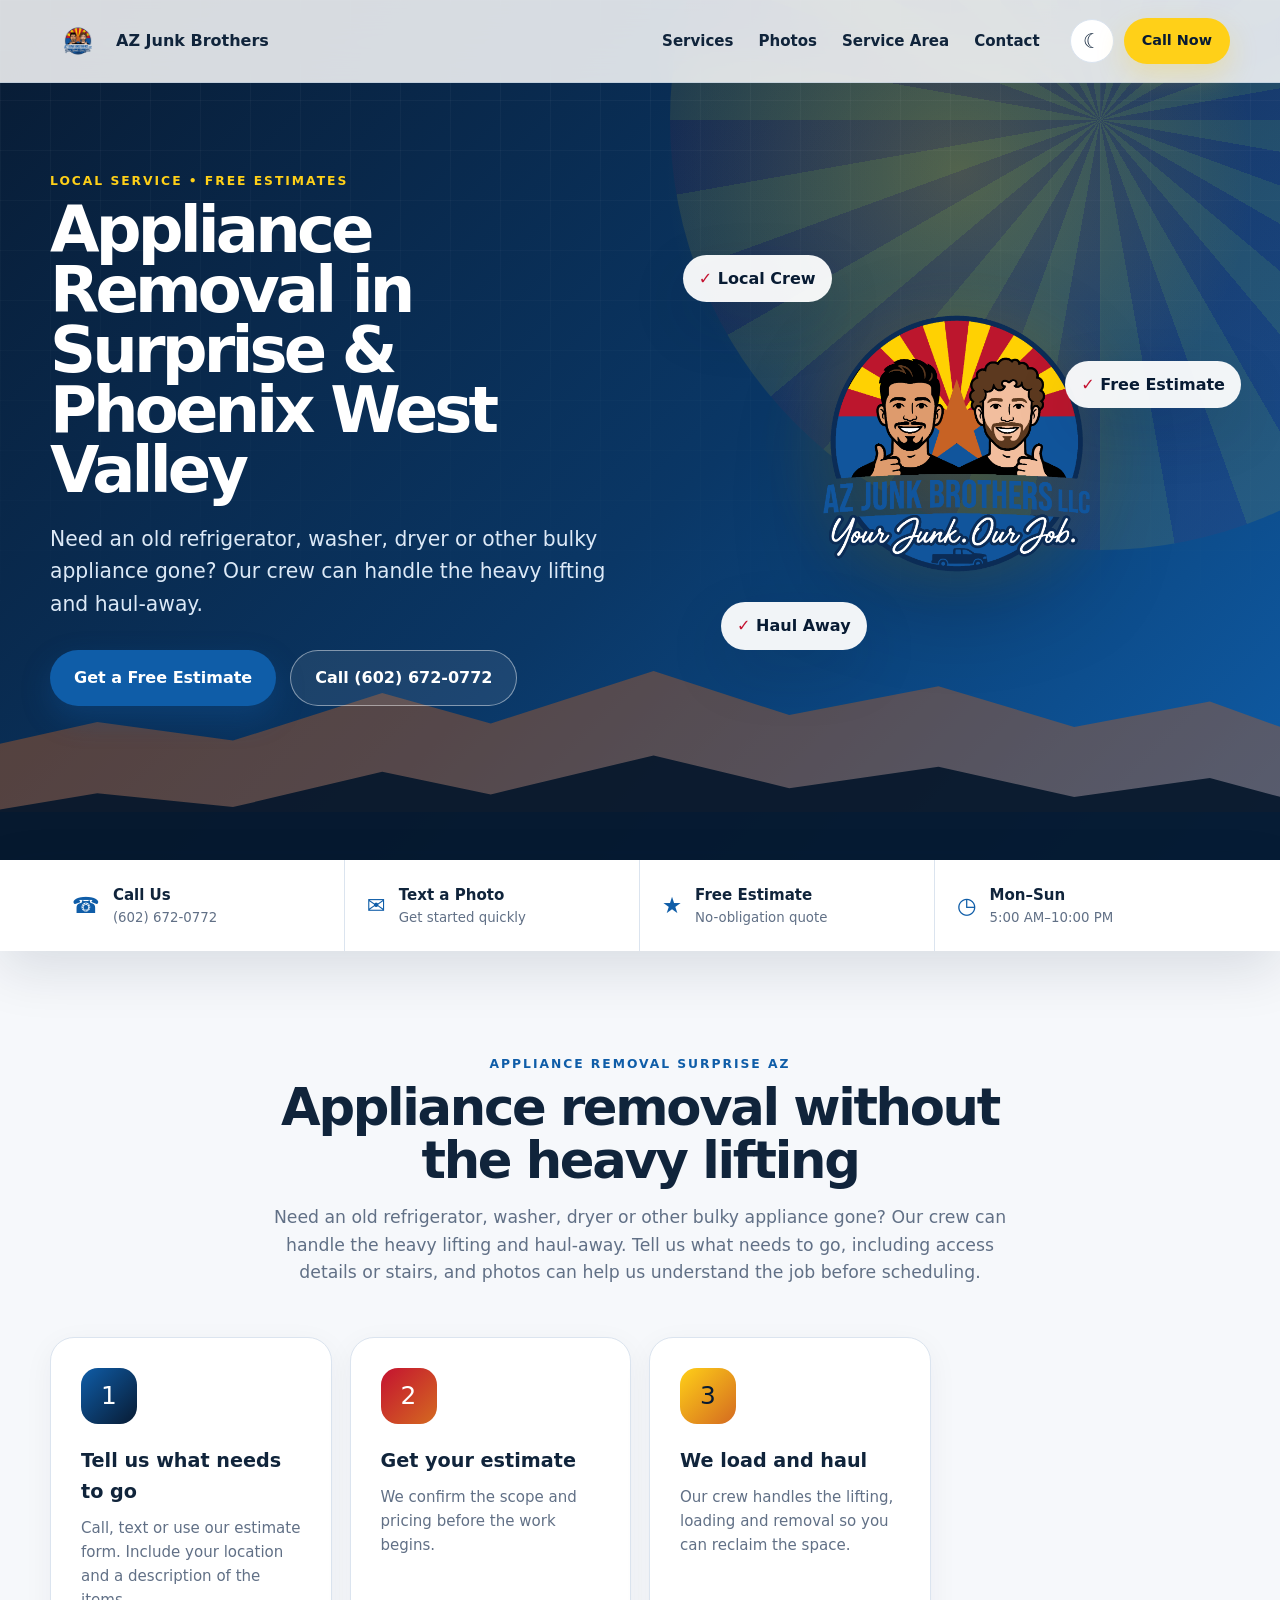
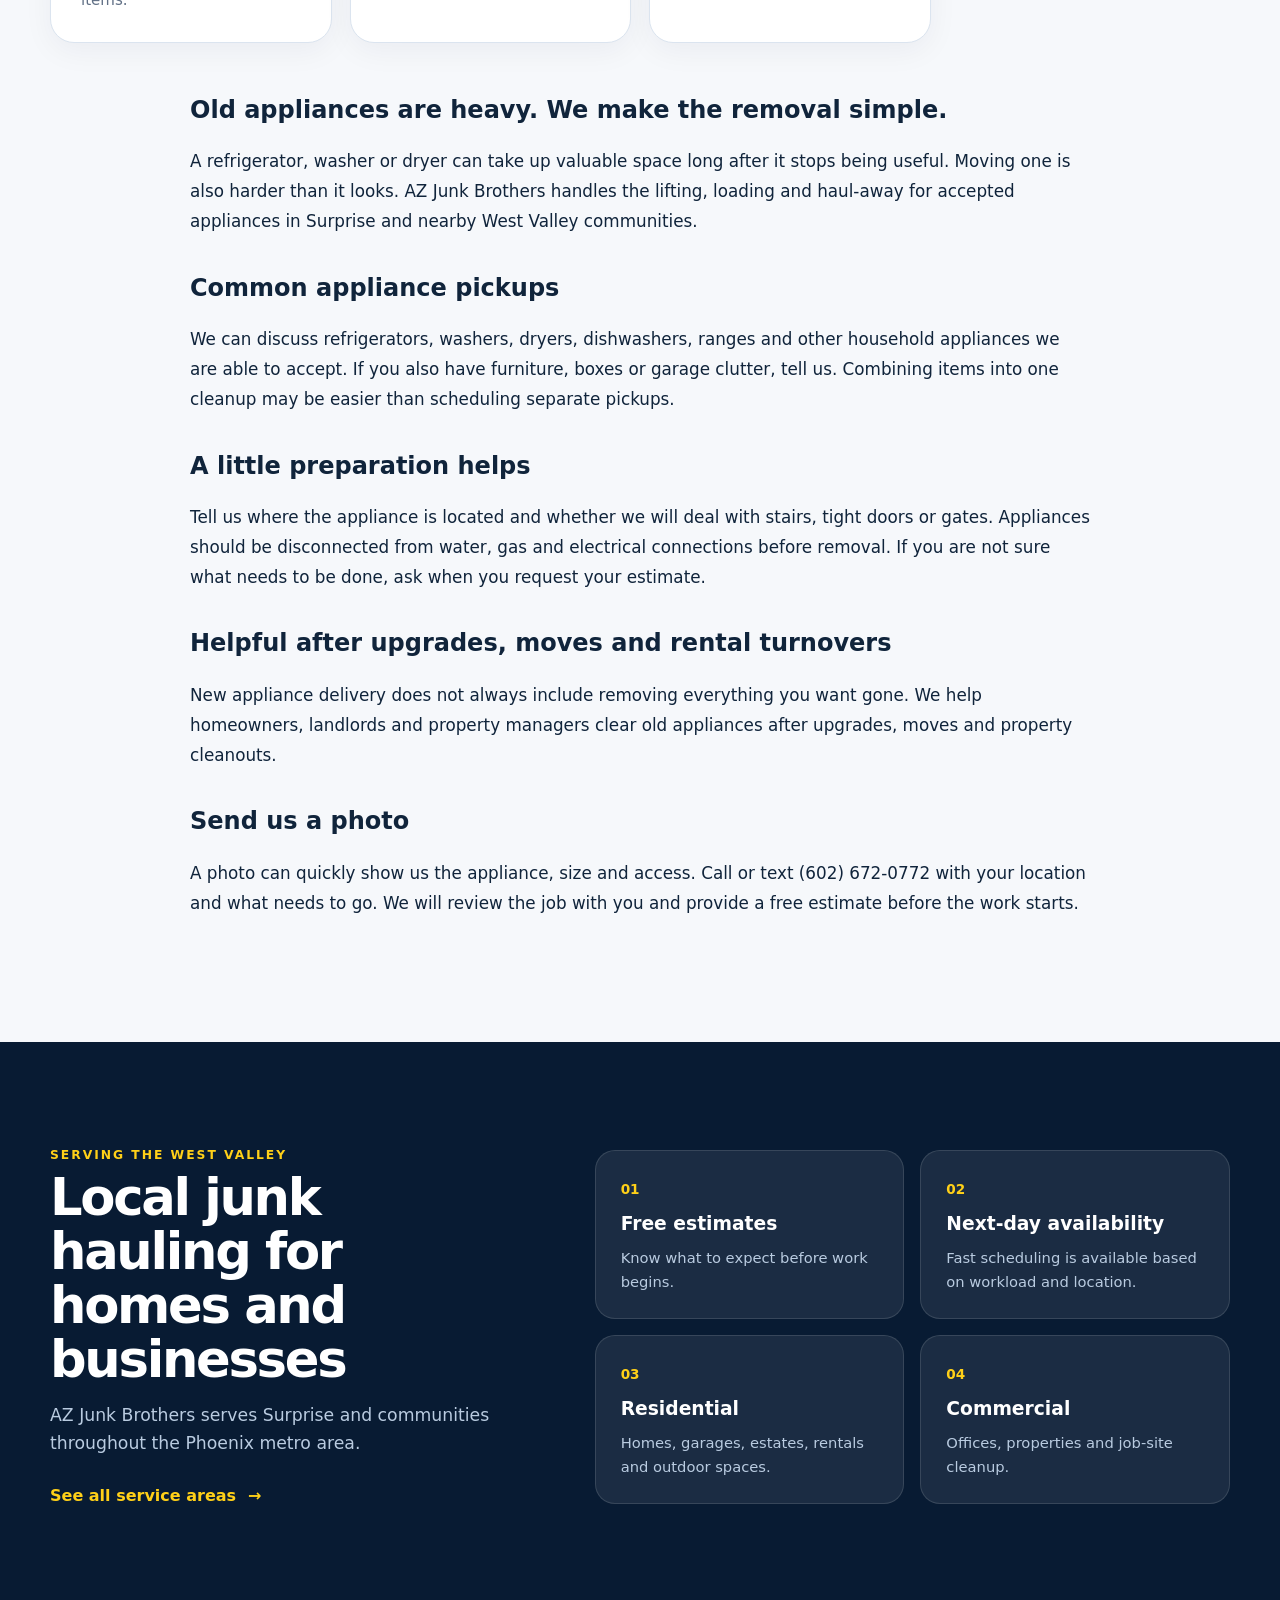
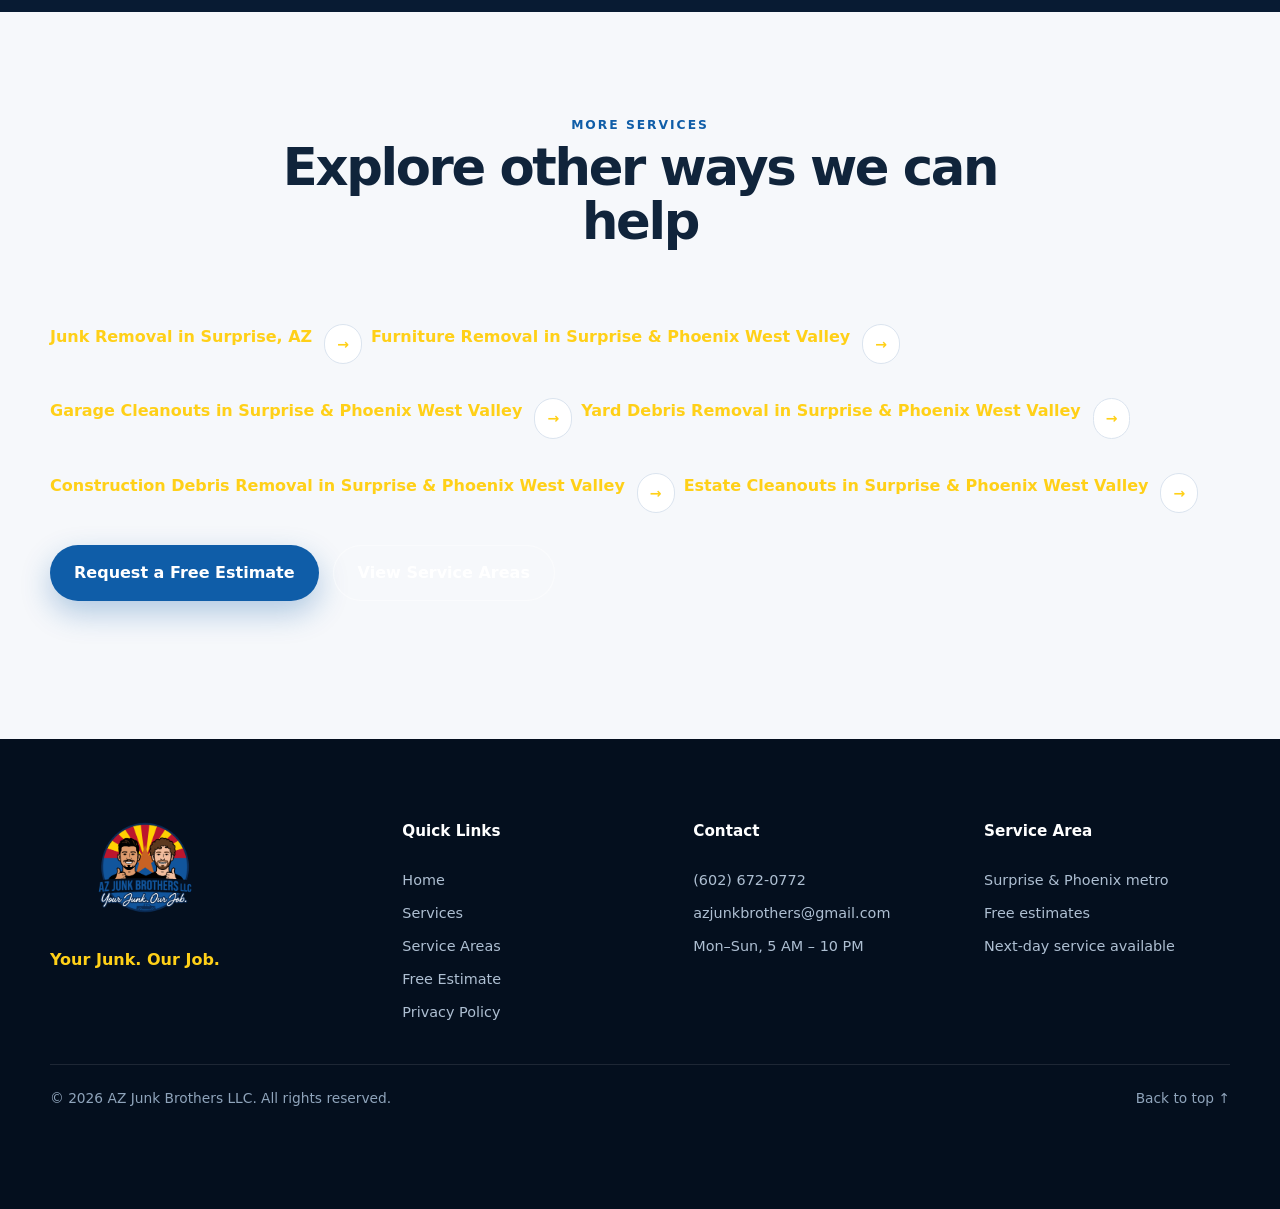
==== commit 9f5314c6: "uploading new files with legal document" ====
--- a/appliance-removal.html
+++ b/appliance-removal.html
@@ -1,3 +1,10 @@
 <!DOCTYPE html>
 
-<html lang="en"><head><meta charset="utf-8"/><meta content="width=device-width,initial-scale=1,viewport-fit=cover" name="viewport"/><meta content="#081b33" name="theme-color"/><title>Appliance Removal in Surprise &amp; Phoenix West Valley | AZ Junk Brothers LLC</title><meta content="Appliance removal in Surprise and the Phoenix West Valley for refrigerators, washers, dryers and other bulky household appliances. Free estimates." name="description"/><meta content="index,follow" name="robots"/><link href="https://junkbrosaz.com/appliance-removal.html" rel="canonical"/><link href="/favicon.ico" rel="icon" sizes="any"/><link href="/favicon-32x32.png" rel="icon" sizes="32x32" type="image/png"/><link href="/favicon-16x16.png" rel="icon" sizes="16x16" type="image/png"/><link href="/apple-touch-icon.png" rel="apple-touch-icon" sizes="180x180"/><link as="image" href="assets/images/az-junk-brothers-logo.png" rel="preload"/><link href="/assets/css/styles.css?v=20260731-3" rel="stylesheet"/><meta content="website" property="og:type"/><meta content="Appliance Removal in Surprise &amp; Phoenix West Valley | AZ Junk Brothers LLC" property="og:title"/><meta content="Appliance removal in Surprise and the Phoenix West Valley for refrigerators, washers, dryers and other bulky household appliances. Free estimates." property="og:description"/><meta content="https://junkbrosaz.com/assets/images/az-junk-brothers-logo.png" property="og:image"/><meta content="https://junkbrosaz.com/appliance-removal.html" property="og:url"/></head><body><div aria-hidden="true" class="progress" id="progress"></div><header class="site-header" id="top"><div class="shell nav-shell"><a aria-label="AZ Junk Brothers home" class="brand" href="index.html#top"><img alt="AZ Junk Brothers LLC logo" src="assets/images/az-junk-brothers-logo.png"/><span>AZ Junk Brothers</span></a><button aria-controls="siteNav" aria-expanded="false" aria-label="Open navigation" class="menu-toggle" id="menuToggle"><span></span><span></span><span></span></button><nav aria-label="Primary navigation" class="site-nav" id="siteNav"><a href="index.html#services">Services</a><a href="index.html#gallery">Photos</a><a href="service-areas.html">Service Area</a><a href="index.html#contact">Contact</a></nav><div class="nav-actions"><button aria-label="Switch color theme" class="theme-toggle" id="themeToggle" type="button"><span aria-hidden="true" class="theme-icon">☾</span></button><a class="button button-small button-gold" href="tel:+16026720772">Call Now</a></div></div></header><main><section class="hero"><div aria-hidden="true" class="hero-sunburst"></div><div aria-hidden="true" class="desert desert-back"></div><div aria-hidden="true" class="desert desert-front"></div><div class="shell hero-grid"><div class="hero-copy reveal"><div class="eyebrow">Local service • Free estimates</div><h1>Appliance Removal in Surprise &amp; Phoenix West Valley</h1><p class="hero-lead">Need an old refrigerator, washer, dryer or other bulky appliance gone? Our crew can handle the heavy lifting and haul-away.</p><div class="hero-actions"><a class="button button-primary" href="index.html#contact">Get a Free Estimate</a><a class="button button-ghost" href="tel:+16026720772">Call (602) 672-0772</a></div></div><div class="hero-visual reveal"><div class="logo-stage"><div class="logo-halo"></div><img alt="AZ Junk Brothers LLC junk removal service" src="assets/images/az-junk-brothers-logo.png"/></div><div class="floating-card card-one"><span>✓</span> Local Crew</div><div class="floating-card card-two"><span>✓</span> Free Estimate</div><div class="floating-card card-three"><span>✓</span> Haul Away</div></div></div></section><section class="quick-strip"><div class="shell quick-grid"><a href="tel:+16026720772"><span>☎</span><div><strong>Call Us</strong><small>(602) 672-0772</small></div></a><a href="sms:+16026720772"><span>✉</span><div><strong>Text a Photo</strong><small>Get started quickly</small></div></a><a href="index.html#contact"><span>★</span><div><strong>Free Estimate</strong><small>No-obligation quote</small></div></a><div><span>◷</span><div><strong>Mon–Sun</strong><small>5:00 AM–10:00 PM</small></div></div></div></section><section class="section"><div class="shell"><div class="section-heading reveal"><div class="eyebrow">appliance removal Surprise AZ</div><h2>Appliance removal without the heavy lifting</h2><p>Need an old refrigerator, washer, dryer or other bulky appliance gone? Our crew can handle the heavy lifting and haul-away. Tell us what needs to go, including access details or stairs, and photos can help us understand the job before scheduling.</p></div><div class="services-grid"><article class="service-card reveal"><div class="service-icon">1</div><h3>Tell us what needs to go</h3><p>Call, text or use our estimate form. Include your location and a description of the items.</p></article><article class="service-card reveal"><div class="service-icon">2</div><h3>Get your estimate</h3><p>We confirm the scope and pricing before the work begins.</p></article><article class="service-card reveal"><div class="service-icon">3</div><h3>We load and haul</h3><p>Our crew handles the lifting, loading and removal so you can reclaim the space.</p></article></div><div class="seo-story reveal" style="max-width:900px;margin:3rem auto 0;"><h2 style="margin-top:2rem;margin-bottom:.75rem;">Old appliances are heavy. We make the removal simple.</h2><p style="font-size:1.05rem;line-height:1.8;margin-bottom:1.25rem;">A refrigerator, washer or dryer can take up valuable space long after it stops being useful. Moving one is also harder than it looks. AZ Junk Brothers handles the lifting, loading and haul-away for accepted appliances in Surprise and nearby West Valley communities.</p><h2 style="margin-top:2rem;margin-bottom:.75rem;">Common appliance pickups</h2><p style="font-size:1.05rem;line-height:1.8;margin-bottom:1.25rem;">We can discuss refrigerators, washers, dryers, dishwashers, ranges and other household appliances we are able to accept. If you also have furniture, boxes or garage clutter, tell us. Combining items into one cleanup may be easier than scheduling separate pickups.</p><h2 style="margin-top:2rem;margin-bottom:.75rem;">A little preparation helps</h2><p style="font-size:1.05rem;line-height:1.8;margin-bottom:1.25rem;">Tell us where the appliance is located and whether we will deal with stairs, tight doors or gates. Appliances should be disconnected from water, gas and electrical connections before removal. If you are not sure what needs to be done, ask when you request your estimate.</p><h2 style="margin-top:2rem;margin-bottom:.75rem;">Helpful after upgrades, moves and rental turnovers</h2><p style="font-size:1.05rem;line-height:1.8;margin-bottom:1.25rem;">New appliance delivery does not always include removing everything you want gone. We help homeowners, landlords and property managers clear old appliances after upgrades, moves and property cleanouts.</p><h2 style="margin-top:2rem;margin-bottom:.75rem;">Send us a photo</h2><p style="font-size:1.05rem;line-height:1.8;margin-bottom:1.25rem;">A photo can quickly show us the appliance, size and access. Call or text (602) 672-0772 with your location and what needs to go. We will review the job with you and provide a free estimate before the work starts.</p></div></div></section><section class="section section-dark why"><div class="shell why-grid"><div class="why-copy reveal"><div class="eyebrow eyebrow-gold">Serving the West Valley</div><h2>Local junk hauling for homes and businesses</h2><p>AZ Junk Brothers serves Surprise and communities throughout the Phoenix metro area.</p><a class="text-link" href="service-areas.html">See all service areas <span>→</span></a></div><div class="benefit-grid"><div class="benefit reveal"><strong>01</strong><h3>Free estimates</h3><p>Know what to expect before work begins.</p></div><div class="benefit reveal"><strong>02</strong><h3>Next-day availability</h3><p>Fast scheduling is available based on workload and location.</p></div><div class="benefit reveal"><strong>03</strong><h3>Residential</h3><p>Homes, garages, estates, rentals and outdoor spaces.</p></div><div class="benefit reveal"><strong>04</strong><h3>Commercial</h3><p>Offices, properties and job-site cleanup.</p></div></div></div></section><section class="section"><div class="shell"><div class="section-heading reveal"><div class="eyebrow">More services</div><h2>Explore other ways we can help</h2></div><div class="city-cloud"><a class="text-link" href="junk-removal-surprise-az.html">Junk Removal in Surprise, AZ <span>→</span></a><a class="text-link" href="furniture-removal.html">Furniture Removal in Surprise &amp; Phoenix West Valley <span>→</span></a><a class="text-link" href="garage-cleanouts.html">Garage Cleanouts in Surprise &amp; Phoenix West Valley <span>→</span></a><a class="text-link" href="yard-debris-removal.html">Yard Debris Removal in Surprise &amp; Phoenix West Valley <span>→</span></a><a class="text-link" href="construction-debris-removal.html">Construction Debris Removal in Surprise &amp; Phoenix West Valley <span>→</span></a><a class="text-link" href="estate-cleanouts.html">Estate Cleanouts in Surprise &amp; Phoenix West Valley <span>→</span></a></div><div class="hero-actions" style="margin-top:2rem"><a class="button button-primary" href="index.html#contact">Request a Free Estimate</a><a class="button button-ghost" href="service-areas.html">View Service Areas</a></div></div></section></main><footer class="site-footer"><div class="shell footer-grid"><div class="footer-brand"><img alt="AZ Junk Brothers LLC" src="assets/images/az-junk-brothers-logo.png"/><p>Your Junk. Our Job.</p></div><div><h3>Quick Links</h3><a href="index.html">Home</a><a href="index.html#services">Services</a><a href="service-areas.html">Service Areas</a><a href="index.html#contact">Free Estimate</a></div><div><h3>Contact</h3><a href="tel:+16026720772">(602) 672-0772</a><a href="mailto:azjunkbrothers@gmail.com">azjunkbrothers@gmail.com</a><span>Mon–Sun, 5 AM – 10 PM</span></div><div><h3>Service Area</h3><span>Surprise &amp; Phoenix metro</span><span>Free estimates</span><span>Next-day service available</span></div></div><div class="shell footer-bottom"><span>© <span id="year"></span> AZ Junk Brothers LLC. All rights reserved.</span><a href="#top">Back to top ↑</a></div></footer><div aria-label="Quick contact" class="mobile-bar"><a href="tel:+16026720772"><span>☎</span>Call</a><a href="sms:+16026720772"><span>✉</span>Text</a><a href="index.html#contact"><span>★</span>Estimate</a></div><script type="application/ld+json">{"@context":"https://schema.org","@type":"Service","name":"Appliance Removal in Surprise & Phoenix West Valley","description":"Appliance removal in Surprise and the Phoenix West Valley for refrigerators, washers, dryers and other bulky household appliances. Free estimates.","url":"https://junkbrosaz.com/appliance-removal.html","provider":{"@type":"LocalBusiness","name":"AZ Junk Brothers LLC","url":"https://junkbrosaz.com/","telephone":"+1-602-672-0772","areaServed":["Surprise","Peoria","Phoenix","Glendale","Goodyear","Sun City","Sun City West","Buckeye","Avondale","El Mirage","Litchfield Park"]},"serviceType":"Appliance junk removal"}</script><script src="assets/js/script.js?v=20260801-1"></script></body></html>+<html lang="en"><head><meta charset="utf-8"/><meta content="width=device-width,initial-scale=1,viewport-fit=cover" name="viewport"/><meta content="#081b33" name="theme-color"/><title>Appliance Removal in Surprise &amp; Phoenix West Valley | AZ Junk Brothers LLC</title><meta content="Appliance removal in Surprise and the Phoenix West Valley for refrigerators, washers, dryers and other bulky household appliances. Free estimates." name="description"/><meta content="index,follow" name="robots"/><link href="https://junkbrosaz.com/appliance-removal.html" rel="canonical"/>
+<link rel="icon" type="image/png" sizes="48x48" href="/favicon-48x48.png"/>
+<link rel="icon" type="image/png" sizes="96x96" href="/favicon-96x96.png"/>
+<link rel="icon" type="image/png" sizes="192x192" href="/favicon-192x192.png"/>
+<link rel="icon" type="image/png" sizes="512x512" href="/favicon-512x512.png"/>
+<link rel="icon" href="/favicon.ico" sizes="any"/>
+<link rel="apple-touch-icon" sizes="180x180" href="/apple-touch-icon.png"/>
+<link rel="manifest" href="/site.webmanifest"/><link as="image" href="assets/images/az-junk-brothers-logo.png" rel="preload"/><link href="/assets/css/styles.css?v=20260821-1" rel="stylesheet"/><meta content="website" property="og:type"/><meta content="Appliance Removal in Surprise &amp; Phoenix West Valley | AZ Junk Brothers LLC" property="og:title"/><meta content="Appliance removal in Surprise and the Phoenix West Valley for refrigerators, washers, dryers and other bulky household appliances. Free estimates." property="og:description"/><meta content="https://junkbrosaz.com/assets/images/az-junk-brothers-logo.png" property="og:image"/><meta content="https://junkbrosaz.com/appliance-removal.html" property="og:url"/></head><body><div aria-hidden="true" class="progress" id="progress"></div><header class="site-header" id="top"><div class="shell nav-shell"><a aria-label="AZ Junk Brothers home" class="brand" href="index.html#top"><img alt="AZ Junk Brothers LLC logo" src="assets/images/az-junk-brothers-logo.png"/><span>AZ Junk Brothers</span></a><button aria-controls="siteNav" aria-expanded="false" aria-label="Open navigation" class="menu-toggle" id="menuToggle"><span></span><span></span><span></span></button><nav aria-label="Primary navigation" class="site-nav" id="siteNav"><a href="index.html#services">Services</a><a href="index.html#gallery">Photos</a><a href="service-areas.html">Service Area</a><a href="index.html#contact">Contact</a></nav><div class="nav-actions"><button aria-label="Switch color theme" class="theme-toggle" id="themeToggle" type="button"><span aria-hidden="true" class="theme-icon">☾</span></button><a class="button button-small button-gold" href="tel:+16026720772">Call Now</a></div></div></header><main><section class="hero"><div aria-hidden="true" class="hero-sunburst"></div><div aria-hidden="true" class="desert desert-back"></div><div aria-hidden="true" class="desert desert-front"></div><div class="shell hero-grid"><div class="hero-copy reveal"><div class="eyebrow">Local service • Free estimates</div><h1>Appliance Removal in Surprise &amp; Phoenix West Valley</h1><p class="hero-lead">Need an old refrigerator, washer, dryer or other bulky appliance gone? Our crew can handle the heavy lifting and haul-away.</p><div class="hero-actions"><a class="button button-primary" href="index.html#contact">Get a Free Estimate</a><a class="button button-ghost" href="tel:+16026720772">Call (602) 672-0772</a></div></div><div class="hero-visual reveal"><div class="logo-stage"><div class="logo-halo"></div><img alt="AZ Junk Brothers LLC junk removal service" src="assets/images/az-junk-brothers-logo.png"/></div><div class="floating-card card-one"><span>✓</span> Local Crew</div><div class="floating-card card-two"><span>✓</span> Free Estimate</div><div class="floating-card card-three"><span>✓</span> Haul Away</div></div></div></section><section class="quick-strip"><div class="shell quick-grid"><a href="tel:+16026720772"><span>☎</span><div><strong>Call Us</strong><small>(602) 672-0772</small></div></a><a href="sms:+16026720772"><span>✉</span><div><strong>Text a Photo</strong><small>Get started quickly</small></div></a><a href="index.html#contact"><span>★</span><div><strong>Free Estimate</strong><small>No-obligation quote</small></div></a><div><span>◷</span><div><strong>Mon–Sun</strong><small>5:00 AM–10:00 PM</small></div></div></div></section><section class="section"><div class="shell"><div class="section-heading reveal"><div class="eyebrow">appliance removal Surprise AZ</div><h2>Appliance removal without the heavy lifting</h2><p>Need an old refrigerator, washer, dryer or other bulky appliance gone? Our crew can handle the heavy lifting and haul-away. Tell us what needs to go, including access details or stairs, and photos can help us understand the job before scheduling.</p></div><div class="services-grid"><article class="service-card reveal"><div class="service-icon">1</div><h3>Tell us what needs to go</h3><p>Call, text or use our estimate form. Include your location and a description of the items.</p></article><article class="service-card reveal"><div class="service-icon">2</div><h3>Get your estimate</h3><p>We confirm the scope and pricing before the work begins.</p></article><article class="service-card reveal"><div class="service-icon">3</div><h3>We load and haul</h3><p>Our crew handles the lifting, loading and removal so you can reclaim the space.</p></article></div><div class="seo-story reveal" style="max-width:900px;margin:3rem auto 0;"><h2 style="margin-top:2rem;margin-bottom:.75rem;">Old appliances are heavy. We make the removal simple.</h2><p style="font-size:1.05rem;line-height:1.8;margin-bottom:1.25rem;">A refrigerator, washer or dryer can take up valuable space long after it stops being useful. Moving one is also harder than it looks. AZ Junk Brothers handles the lifting, loading and haul-away for accepted appliances in Surprise and nearby West Valley communities.</p><h2 style="margin-top:2rem;margin-bottom:.75rem;">Common appliance pickups</h2><p style="font-size:1.05rem;line-height:1.8;margin-bottom:1.25rem;">We can discuss refrigerators, washers, dryers, dishwashers, ranges and other household appliances we are able to accept. If you also have furniture, boxes or garage clutter, tell us. Combining items into one cleanup may be easier than scheduling separate pickups.</p><h2 style="margin-top:2rem;margin-bottom:.75rem;">A little preparation helps</h2><p style="font-size:1.05rem;line-height:1.8;margin-bottom:1.25rem;">Tell us where the appliance is located and whether we will deal with stairs, tight doors or gates. Appliances should be disconnected from water, gas and electrical connections before removal. If you are not sure what needs to be done, ask when you request your estimate.</p><h2 style="margin-top:2rem;margin-bottom:.75rem;">Helpful after upgrades, moves and rental turnovers</h2><p style="font-size:1.05rem;line-height:1.8;margin-bottom:1.25rem;">New appliance delivery does not always include removing everything you want gone. We help homeowners, landlords and property managers clear old appliances after upgrades, moves and property cleanouts.</p><h2 style="margin-top:2rem;margin-bottom:.75rem;">Send us a photo</h2><p style="font-size:1.05rem;line-height:1.8;margin-bottom:1.25rem;">A photo can quickly show us the appliance, size and access. Call or text (602) 672-0772 with your location and what needs to go. We will review the job with you and provide a free estimate before the work starts.</p></div></div></section><section class="section section-dark why"><div class="shell why-grid"><div class="why-copy reveal"><div class="eyebrow eyebrow-gold">Serving the West Valley</div><h2>Local junk hauling for homes and businesses</h2><p>AZ Junk Brothers serves Surprise and communities throughout the Phoenix metro area.</p><a class="text-link" href="service-areas.html">See all service areas <span>→</span></a></div><div class="benefit-grid"><div class="benefit reveal"><strong>01</strong><h3>Free estimates</h3><p>Know what to expect before work begins.</p></div><div class="benefit reveal"><strong>02</strong><h3>Next-day availability</h3><p>Fast scheduling is available based on workload and location.</p></div><div class="benefit reveal"><strong>03</strong><h3>Residential</h3><p>Homes, garages, estates, rentals and outdoor spaces.</p></div><div class="benefit reveal"><strong>04</strong><h3>Commercial</h3><p>Offices, properties and job-site cleanup.</p></div></div></div></section><section class="section"><div class="shell"><div class="section-heading reveal"><div class="eyebrow">More services</div><h2>Explore other ways we can help</h2></div><div class="city-cloud"><a class="text-link" href="junk-removal-surprise-az.html">Junk Removal in Surprise, AZ <span>→</span></a><a class="text-link" href="furniture-removal.html">Furniture Removal in Surprise &amp; Phoenix West Valley <span>→</span></a><a class="text-link" href="garage-cleanouts.html">Garage Cleanouts in Surprise &amp; Phoenix West Valley <span>→</span></a><a class="text-link" href="yard-debris-removal.html">Yard Debris Removal in Surprise &amp; Phoenix West Valley <span>→</span></a><a class="text-link" href="construction-debris-removal.html">Construction Debris Removal in Surprise &amp; Phoenix West Valley <span>→</span></a><a class="text-link" href="estate-cleanouts.html">Estate Cleanouts in Surprise &amp; Phoenix West Valley <span>→</span></a></div><div class="hero-actions" style="margin-top:2rem"><a class="button button-primary" href="index.html#contact">Request a Free Estimate</a><a class="button button-ghost" href="service-areas.html">View Service Areas</a></div></div></section></main><footer class="site-footer"><div class="shell footer-grid"><div class="footer-brand"><img alt="AZ Junk Brothers LLC" src="assets/images/az-junk-brothers-logo.png"/><p>Your Junk. Our Job.</p></div><div><h3>Quick Links</h3><a href="index.html">Home</a><a href="index.html#services">Services</a><a href="service-areas.html">Service Areas</a><a href="index.html#contact">Free Estimate</a><a href="privacy-policy.html">Privacy Policy</a></div><div><h3>Contact</h3><a href="tel:+16026720772">(602) 672-0772</a><a href="mailto:azjunkbrothers@gmail.com">azjunkbrothers@gmail.com</a><span>Mon–Sun, 5 AM – 10 PM</span></div><div><h3>Service Area</h3><span>Surprise &amp; Phoenix metro</span><span>Free estimates</span><span>Next-day service available</span></div></div><div class="shell footer-bottom"><span>© <span id="year"></span> AZ Junk Brothers LLC. All rights reserved.</span><a href="#top">Back to top ↑</a></div></footer><div aria-label="Quick contact" class="mobile-bar"><a href="tel:+16026720772"><span>☎</span>Call</a><a href="sms:+16026720772"><span>✉</span>Text</a><a href="index.html#contact"><span>★</span>Estimate</a></div><script type="application/ld+json">{"@context":"https://schema.org","@type":"Service","name":"Appliance Removal in Surprise & Phoenix West Valley","description":"Appliance removal in Surprise and the Phoenix West Valley for refrigerators, washers, dryers and other bulky household appliances. Free estimates.","url":"https://junkbrosaz.com/appliance-removal.html","provider":{"@type":"LocalBusiness","name":"AZ Junk Brothers LLC","url":"https://junkbrosaz.com/","telephone":"+1-602-672-0772","areaServed":["Surprise","Peoria","Phoenix","Glendale","Goodyear","Sun City","Sun City West","Buckeye","Avondale","El Mirage","Litchfield Park"]},"serviceType":"Appliance junk removal"}</script><script src="assets/js/script.js?v=20260801-1"></script></body></html>
